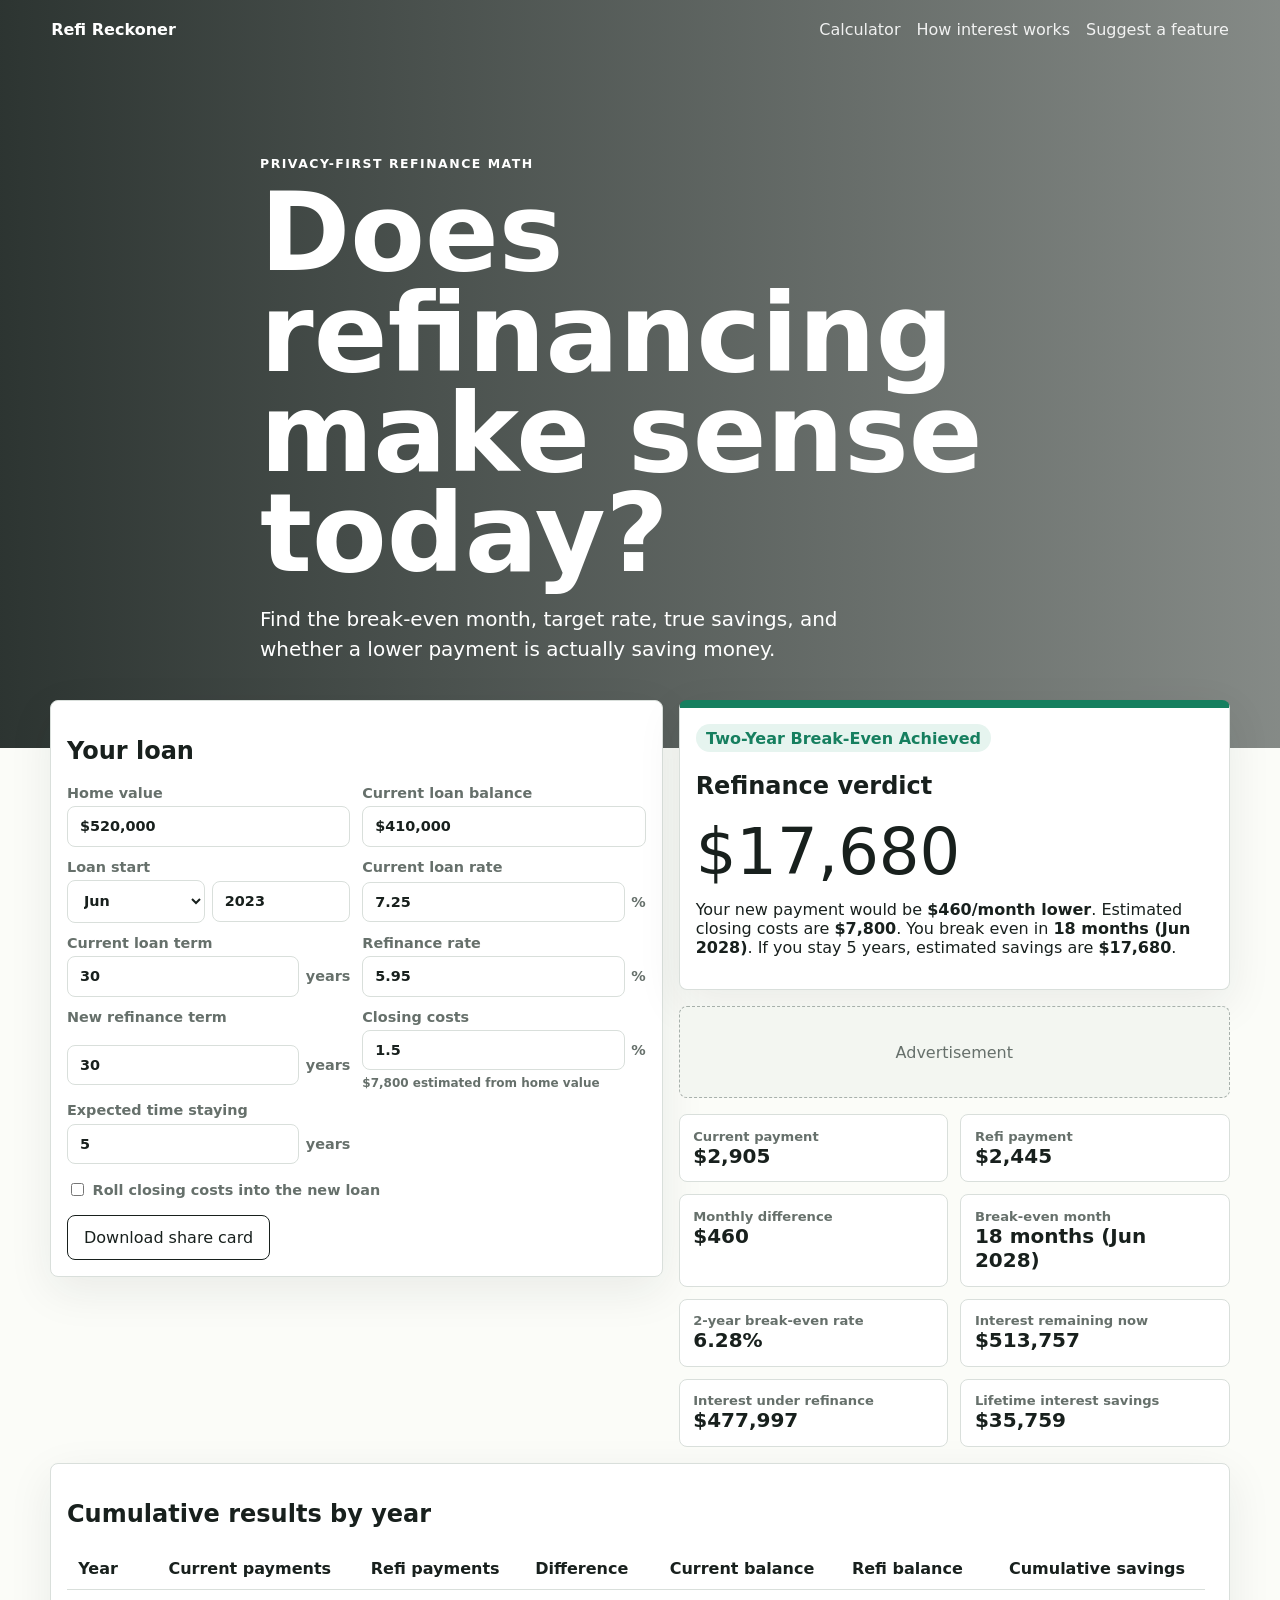
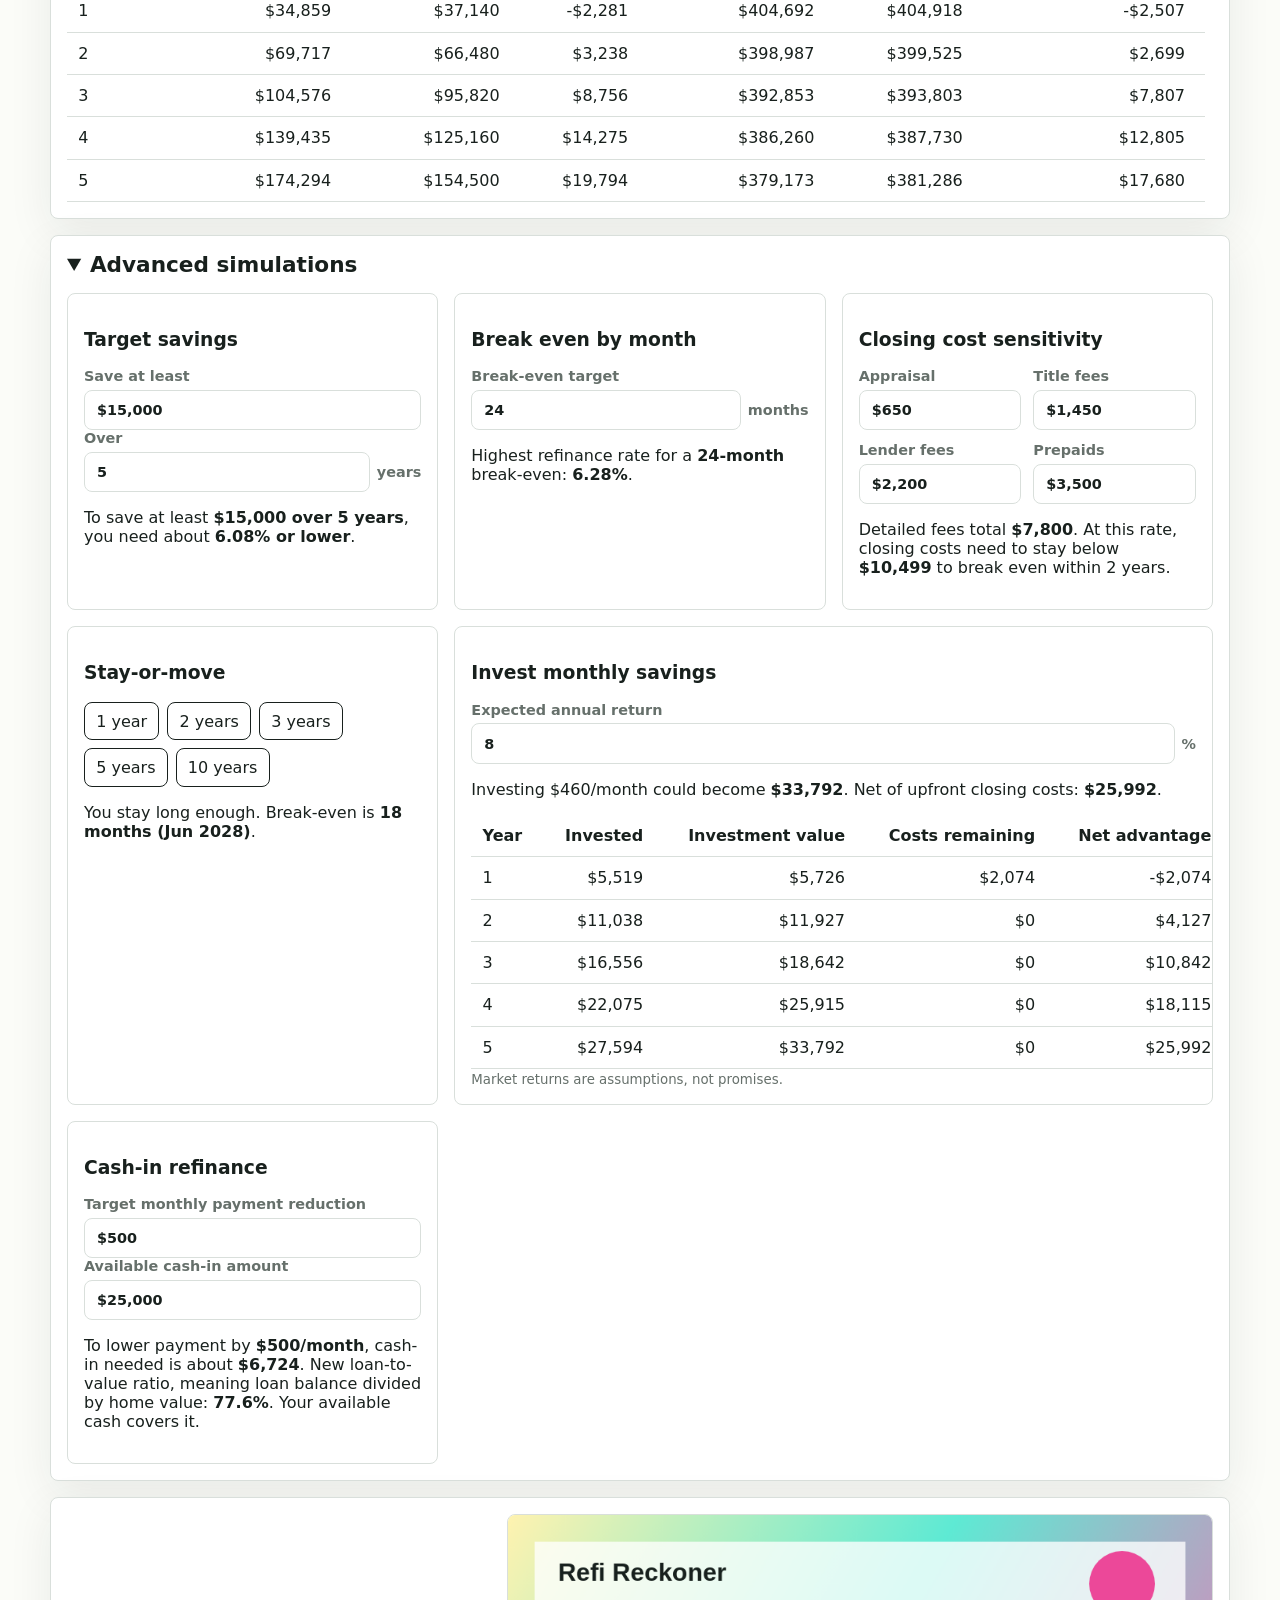
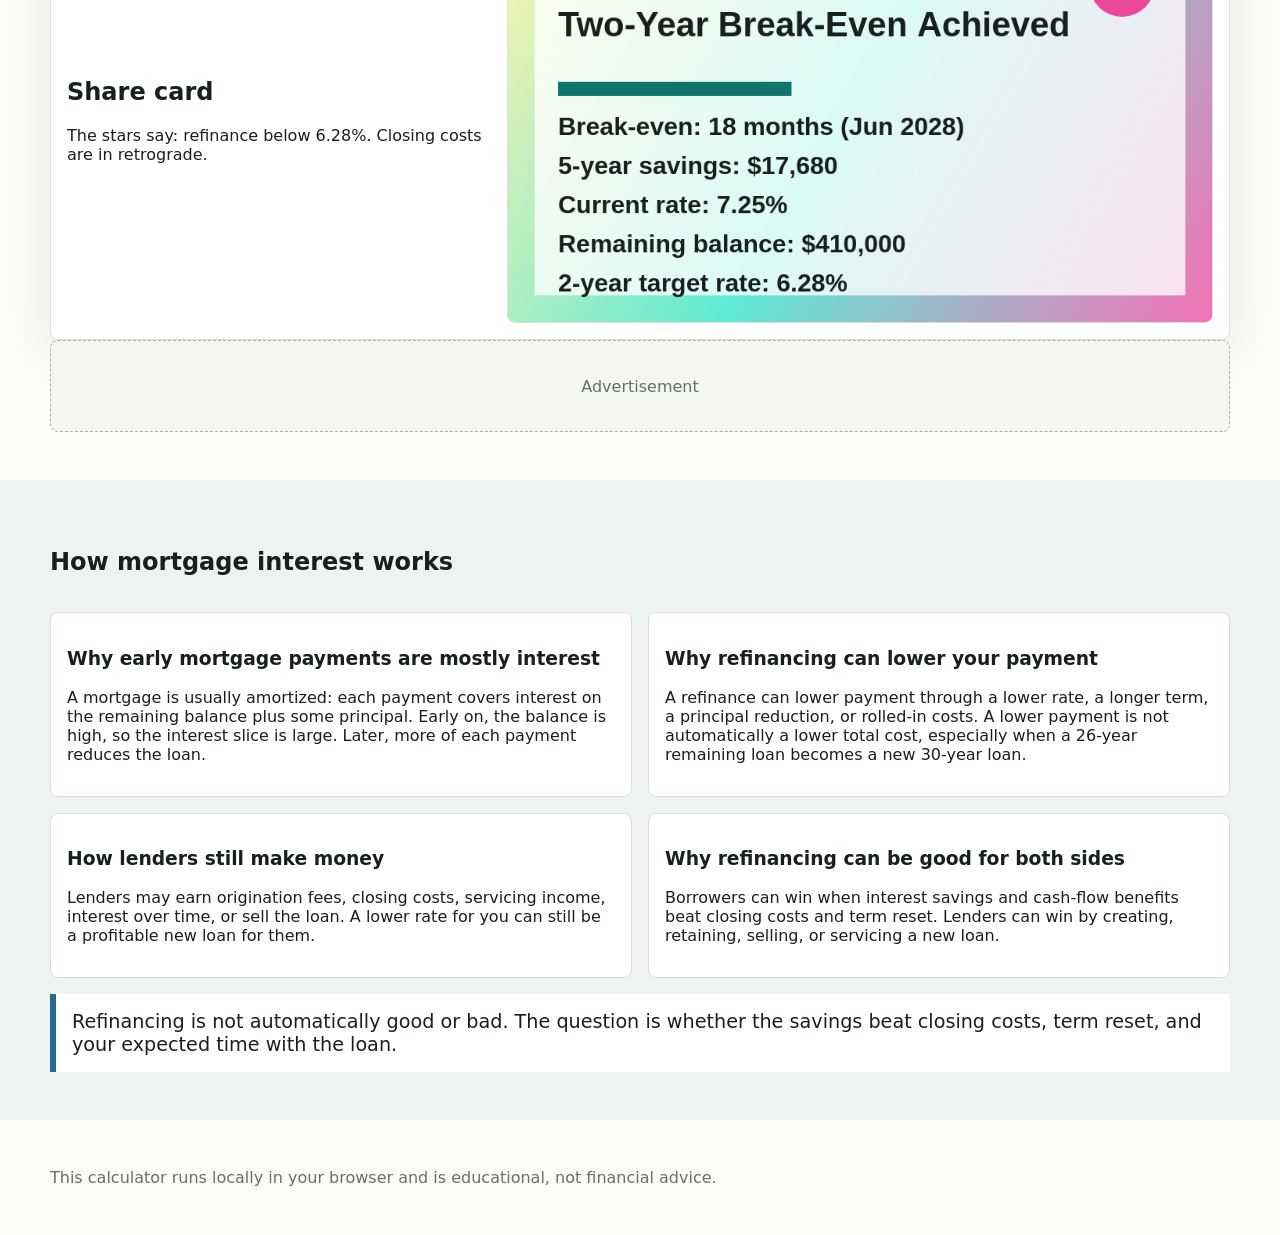
==== index.html @ 77a95b33 "Build static refinance calculator" ====
<!doctype html>
<html lang="en">
  <head>
    <meta charset="utf-8">
    <meta name="viewport" content="width=device-width, initial-scale=1">
    <title>Refinance Calculator</title>
    <meta name="description" content="A privacy-first refinance calculator for break-even months, target rates, true savings, and cash-in scenarios.">
    <link rel="stylesheet" href="styles.css">
  </head>
  <body>
    <header class="hero">
      <nav>
        <strong>Refi Reckoner</strong>
        <div>
          <a href="#calculator">Calculator</a>
          <a href="#education">How interest works</a>
          <a href="https://github.com/zeitgeber/refi-calculator/issues/new/choose" rel="noreferrer">Suggest a feature</a>
        </div>
      </nav>
      <section>
        <p class="eyebrow">Privacy-first refinance math</p>
        <h1>Does refinancing make sense today?</h1>
        <p>Find the break-even month, target rate, true savings, and whether a lower payment is actually saving money.</p>
      </section>
    </header>

    <main id="calculator" class="shell">
      <section class="calculator">
        <form id="inputs" class="panel">
          <h2>Your loan</h2>
          <div class="grid">
            <label>Home value <input name="homeValue" class="money-input" inputmode="numeric" value="$520,000"></label>
            <label>Current loan balance <input name="balance" class="money-input" inputmode="numeric" value="$410,000"></label>
            <label>Loan start
              <span class="start-picker">
                <select name="startMonth" aria-label="Loan start month">
                  <option value="0">Jan</option><option value="1">Feb</option><option value="2">Mar</option><option value="3">Apr</option><option value="4">May</option><option value="5" selected>Jun</option>
                  <option value="6">Jul</option><option value="7">Aug</option><option value="8">Sep</option><option value="9">Oct</option><option value="10">Nov</option><option value="11">Dec</option>
                </select>
                <input name="startYear" type="number" min="1970" max="2026" step="1" value="2023" aria-label="Loan start year">
              </span>
            </label>
            <label>Current loan rate <span><input name="currentRate" type="number" min="0" step="0.01" value="7.25">%</span></label>
            <label>Current loan term <span><input name="currentTerm" type="number" min="1" step="1" value="30"> years</span></label>
            <label>Refinance rate <span><input name="newRate" type="number" min="0" step="0.01" value="5.95">%</span></label>
            <label>New refinance term <span><input name="newTerm" type="number" min="1" step="1" value="30"> years</span></label>
            <label>Closing costs <span><input name="closingCostPct" type="number" min="0" step="0.05" value="1.5">%</span><small id="closingCostDollars">$7,800 estimated from home value</small></label>
            <label>Expected time staying <span><input name="stayYears" type="number" min="1" step="1" value="5"> years</span></label>
          </div>
          <label class="check"><input name="rolledCosts" type="checkbox"> Roll closing costs into the new loan</label>
          <div class="actions">
            <button type="button" id="downloadCard">Download share card</button>
          </div>
        </form>

        <section class="results">
          <article id="summary" class="verdict"></article>
          <div class="ad">Advertisement</div>
          <section class="metrics" id="metrics"></section>
        </section>
      </section>

      <section class="table-wrap">
        <h2>Cumulative results by year</h2>
        <table>
          <thead>
            <tr>
              <th>Year</th>
              <th>Current payments</th>
              <th>Refi payments</th>
              <th>Difference</th>
              <th>Current balance</th>
              <th>Refi balance</th>
              <th>Cumulative savings</th>
            </tr>
          </thead>
          <tbody id="yearRows"></tbody>
        </table>
      </section>

      <details class="panel" open>
        <summary>Advanced simulations</summary>
        <div class="advanced">
          <section>
            <h3>Target savings</h3>
            <label>Save at least <input id="targetSavings" class="money-input" inputmode="numeric" value="$15,000"></label>
            <label>Over <span><input id="targetYears" type="number" min="1" step="1" value="5"> years</span></label>
            <p id="targetResult"></p>
          </section>
          <section>
            <h3>Break even by month</h3>
            <label>Break-even target <span><input id="targetMonths" type="number" min="1" step="1" value="24"> months</span></label>
            <p id="breakEvenRateResult"></p>
          </section>
          <section>
            <h3>Closing cost sensitivity</h3>
            <div class="mini-grid">
              <label>Appraisal <input id="appraisal" class="money-input" inputmode="numeric" value="$650"></label>
              <label>Title fees <input id="titleFees" class="money-input" inputmode="numeric" value="$1,450"></label>
              <label>Lender fees <input id="lenderFees" class="money-input" inputmode="numeric" value="$2,200"></label>
              <label>Prepaids <input id="prepaids" class="money-input" inputmode="numeric" value="$3,500"></label>
            </div>
            <p id="costResult"></p>
          </section>
          <section>
            <h3>Stay-or-move</h3>
            <div class="chips" id="stayChips">
              <button data-years="1">1 year</button>
              <button data-years="2">2 years</button>
              <button data-years="3">3 years</button>
              <button data-years="5">5 years</button>
              <button data-years="10">10 years</button>
            </div>
            <p id="stayResult"></p>
          </section>
          <section class="wide">
            <h3>Invest monthly savings</h3>
            <label>Expected annual return <span><input id="returnRate" type="number" min="-20" step="0.1" value="8">%</span></label>
            <p id="investResult"></p>
            <table>
              <thead><tr><th>Year</th><th>Invested</th><th>Investment value</th><th>Costs remaining</th><th>Net advantage</th></tr></thead>
              <tbody id="investRows"></tbody>
            </table>
            <small>Market returns are assumptions, not promises.</small>
          </section>
          <section>
            <h3>Cash-in refinance</h3>
            <label>Target monthly payment reduction <input id="targetReduction" class="money-input" inputmode="numeric" value="$500"></label>
            <label>Available cash-in amount <input id="availableCash" class="money-input" inputmode="numeric" value="$25,000"></label>
            <p id="cashInResult"></p>
          </section>
        </div>
      </details>

      <section class="share panel">
        <div>
          <h2>Share card</h2>
          <p id="shareText"></p>
        </div>
        <canvas id="shareCanvas" width="900" height="520" aria-label="Shareable refinance result card"></canvas>
      </section>

      <div class="ad">Advertisement</div>
    </main>

    <section id="education" class="education">
      <div class="shell">
        <h2>How mortgage interest works</h2>
        <article>
          <h3>Why early mortgage payments are mostly interest</h3>
          <p>A mortgage is usually amortized: each payment covers interest on the remaining balance plus some principal. Early on, the balance is high, so the interest slice is large. Later, more of each payment reduces the loan.</p>
        </article>
        <article>
          <h3>Why refinancing can lower your payment</h3>
          <p>A refinance can lower payment through a lower rate, a longer term, a principal reduction, or rolled-in costs. A lower payment is not automatically a lower total cost, especially when a 26-year remaining loan becomes a new 30-year loan.</p>
        </article>
        <article>
          <h3>How lenders still make money</h3>
          <p>Lenders may earn origination fees, closing costs, servicing income, interest over time, or sell the loan. A lower rate for you can still be a profitable new loan for them.</p>
        </article>
        <article>
          <h3>Why refinancing can be good for both sides</h3>
          <p>Borrowers can win when interest savings and cash-flow benefits beat closing costs and term reset. Lenders can win by creating, retaining, selling, or servicing a new loan.</p>
        </article>
        <blockquote>Refinancing is not automatically good or bad. The question is whether the savings beat closing costs, term reset, and your expected time with the loan.</blockquote>
      </div>
    </section>

    <footer class="shell">
      <p>This calculator runs locally in your browser and is educational, not financial advice.</p>
    </footer>

    <script src="app.js"></script>
  </body>
</html>
---- styles.css ----
:root {
  color-scheme: light;
  --ink: #18201d;
  --muted: #66706b;
  --line: #d9dfdb;
  --paper: #fbfcf8;
  --panel: #ffffff;
  --green: #167f5f;
  --gold: #b98210;
  --red: #b73b33;
  --blue: #256a8a;
}

* { box-sizing: border-box; }
body {
  margin: 0;
  font-family: Inter, ui-sans-serif, system-ui, -apple-system, BlinkMacSystemFont, "Segoe UI", sans-serif;
  color: var(--ink);
  background: var(--paper);
}
a { color: inherit; }
button, input, select { font: inherit; }
button {
  border: 1px solid var(--ink);
  background: var(--ink);
  color: white;
  border-radius: 8px;
  padding: .75rem 1rem;
  cursor: pointer;
}
button:hover { filter: brightness(1.08); }

.hero {
  min-height: 72vh;
  padding: 1.25rem clamp(1rem, 4vw, 4rem) 4rem;
  color: white;
  background:
    linear-gradient(90deg, rgba(16, 25, 22, .88), rgba(16, 25, 22, .5)),
    url("https://images.unsplash.com/photo-1560518883-ce09059eeffa?auto=format&fit=crop&w=1800&q=80") center/cover;
}
nav {
  display: flex;
  align-items: center;
  justify-content: space-between;
  gap: 1rem;
  max-width: 1180px;
  margin: 0 auto;
}
nav div { display: flex; flex-wrap: wrap; gap: 1rem; }
nav a { text-decoration: none; opacity: .9; }
.hero section {
  max-width: 760px;
  margin: clamp(4rem, 13vh, 8rem) auto 0;
}
.eyebrow {
  text-transform: uppercase;
  letter-spacing: .12em;
  font-weight: 800;
  font-size: .78rem;
}
h1 {
  margin: 0;
  font-size: clamp(3rem, 9vw, 6.8rem);
  line-height: .92;
  letter-spacing: 0;
}
h2, h3 { letter-spacing: 0; }
.hero p:last-child {
  max-width: 620px;
  font-size: 1.25rem;
  line-height: 1.5;
}

.shell {
  width: min(1180px, calc(100% - 2rem));
  margin: 0 auto;
}
.calculator {
  display: grid;
  grid-template-columns: minmax(320px, 1fr) minmax(320px, .9fr);
  gap: 1rem;
  margin-top: -3rem;
  align-items: start;
}
.panel, .verdict, .table-wrap {
  background: var(--panel);
  border: 1px solid var(--line);
  border-radius: 8px;
  padding: 1rem;
  box-shadow: 0 14px 45px rgba(30, 42, 36, .08);
}
.grid, .mini-grid {
  display: grid;
  grid-template-columns: repeat(2, minmax(0, 1fr));
  gap: .75rem;
}
label {
  display: grid;
  gap: .35rem;
  color: var(--muted);
  font-weight: 650;
  font-size: .9rem;
}
label span {
  display: flex;
  align-items: center;
  gap: .4rem;
}
input, select {
  width: 100%;
  min-width: 0;
  border: 1px solid var(--line);
  border-radius: 8px;
  padding: .7rem .75rem;
  color: var(--ink);
  background: #fff;
}
small { color: var(--muted); }
.start-picker {
  display: grid;
  grid-template-columns: 1fr 1fr;
}
.check {
  display: flex;
  align-items: center;
  margin: 1rem 0;
}
.check input { width: auto; }
.actions { display: flex; flex-wrap: wrap; gap: .6rem; }
.actions button:last-child, .chips button {
  color: var(--ink);
  background: white;
}
.results {
  display: grid;
  gap: 1rem;
}
.verdict {
  border-top: 8px solid var(--green);
}
.verdict.warn { border-top-color: var(--gold); }
.verdict.bad { border-top-color: var(--red); }
.badge {
  display: inline-flex;
  align-items: center;
  border-radius: 999px;
  background: #e6f4ef;
  color: var(--green);
  padding: .3rem .65rem;
  font-weight: 800;
}
.verdict.bad .badge { background: #f9e8e6; color: var(--red); }
.verdict.warn .badge { background: #fbf0d8; color: var(--gold); }
.big {
  font-size: clamp(2rem, 6vw, 4rem);
  line-height: 1;
  margin: .75rem 0;
}
.metrics {
  display: grid;
  grid-template-columns: repeat(2, minmax(0, 1fr));
  gap: .75rem;
}
.metric {
  background: white;
  border: 1px solid var(--line);
  border-radius: 8px;
  padding: .85rem;
}
.metric span {
  display: block;
  color: var(--muted);
  font-size: .82rem;
  font-weight: 700;
}
.metric strong { font-size: 1.25rem; }
.ad {
  min-height: 92px;
  border: 1px dashed #a7b0ab;
  border-radius: 8px;
  display: grid;
  place-items: center;
  color: var(--muted);
  background: #f3f6f1;
}
.table-wrap, details.panel, .share { margin-top: 1rem; }
.table-wrap { overflow-x: auto; padding-right: 1.5rem; }
table {
  width: 100%;
  border-collapse: collapse;
  min-width: 760px;
}
th, td {
  padding: .7rem;
  border-bottom: 1px solid var(--line);
  text-align: right;
  white-space: nowrap;
}
th:last-child, td:last-child { padding-right: 1.25rem; }
th:first-child, td:first-child { text-align: left; }
summary {
  cursor: pointer;
  font-size: 1.35rem;
  font-weight: 800;
}
.advanced {
  display: grid;
  grid-template-columns: repeat(3, minmax(0, 1fr));
  gap: 1rem;
  margin-top: 1rem;
}
.advanced section {
  border: 1px solid var(--line);
  border-radius: 8px;
  padding: 1rem;
  overflow-x: auto;
}
.wide { grid-column: span 2; }
.chips {
  display: flex;
  flex-wrap: wrap;
  gap: .5rem;
}
.chips button { padding: .55rem .7rem; }
.share {
  display: grid;
  grid-template-columns: .75fr 1.25fr;
  gap: 1rem;
  align-items: center;
}
canvas {
  width: 100%;
  height: auto;
  border-radius: 8px;
  border: 1px solid var(--line);
}
.education {
  margin-top: 3rem;
  padding: 3rem 0;
  background: #eef3ef;
}
.education .shell {
  display: grid;
  grid-template-columns: repeat(2, minmax(0, 1fr));
  gap: 1rem;
}
.education h2, .education blockquote { grid-column: 1 / -1; }
.education article {
  background: white;
  border: 1px solid var(--line);
  border-radius: 8px;
  padding: 1rem;
}
blockquote {
  margin: 0;
  padding: 1rem;
  border-left: 6px solid var(--blue);
  background: white;
  font-size: 1.2rem;
}
footer {
  padding: 2rem 0;
  color: var(--muted);
}

@media (max-width: 860px) {
  .calculator, .share, .education .shell { grid-template-columns: 1fr; }
  .advanced { grid-template-columns: 1fr; }
  .wide { grid-column: auto; }
  .metrics, .grid, .mini-grid { grid-template-columns: 1fr; }
  nav { align-items: flex-start; flex-direction: column; }
}
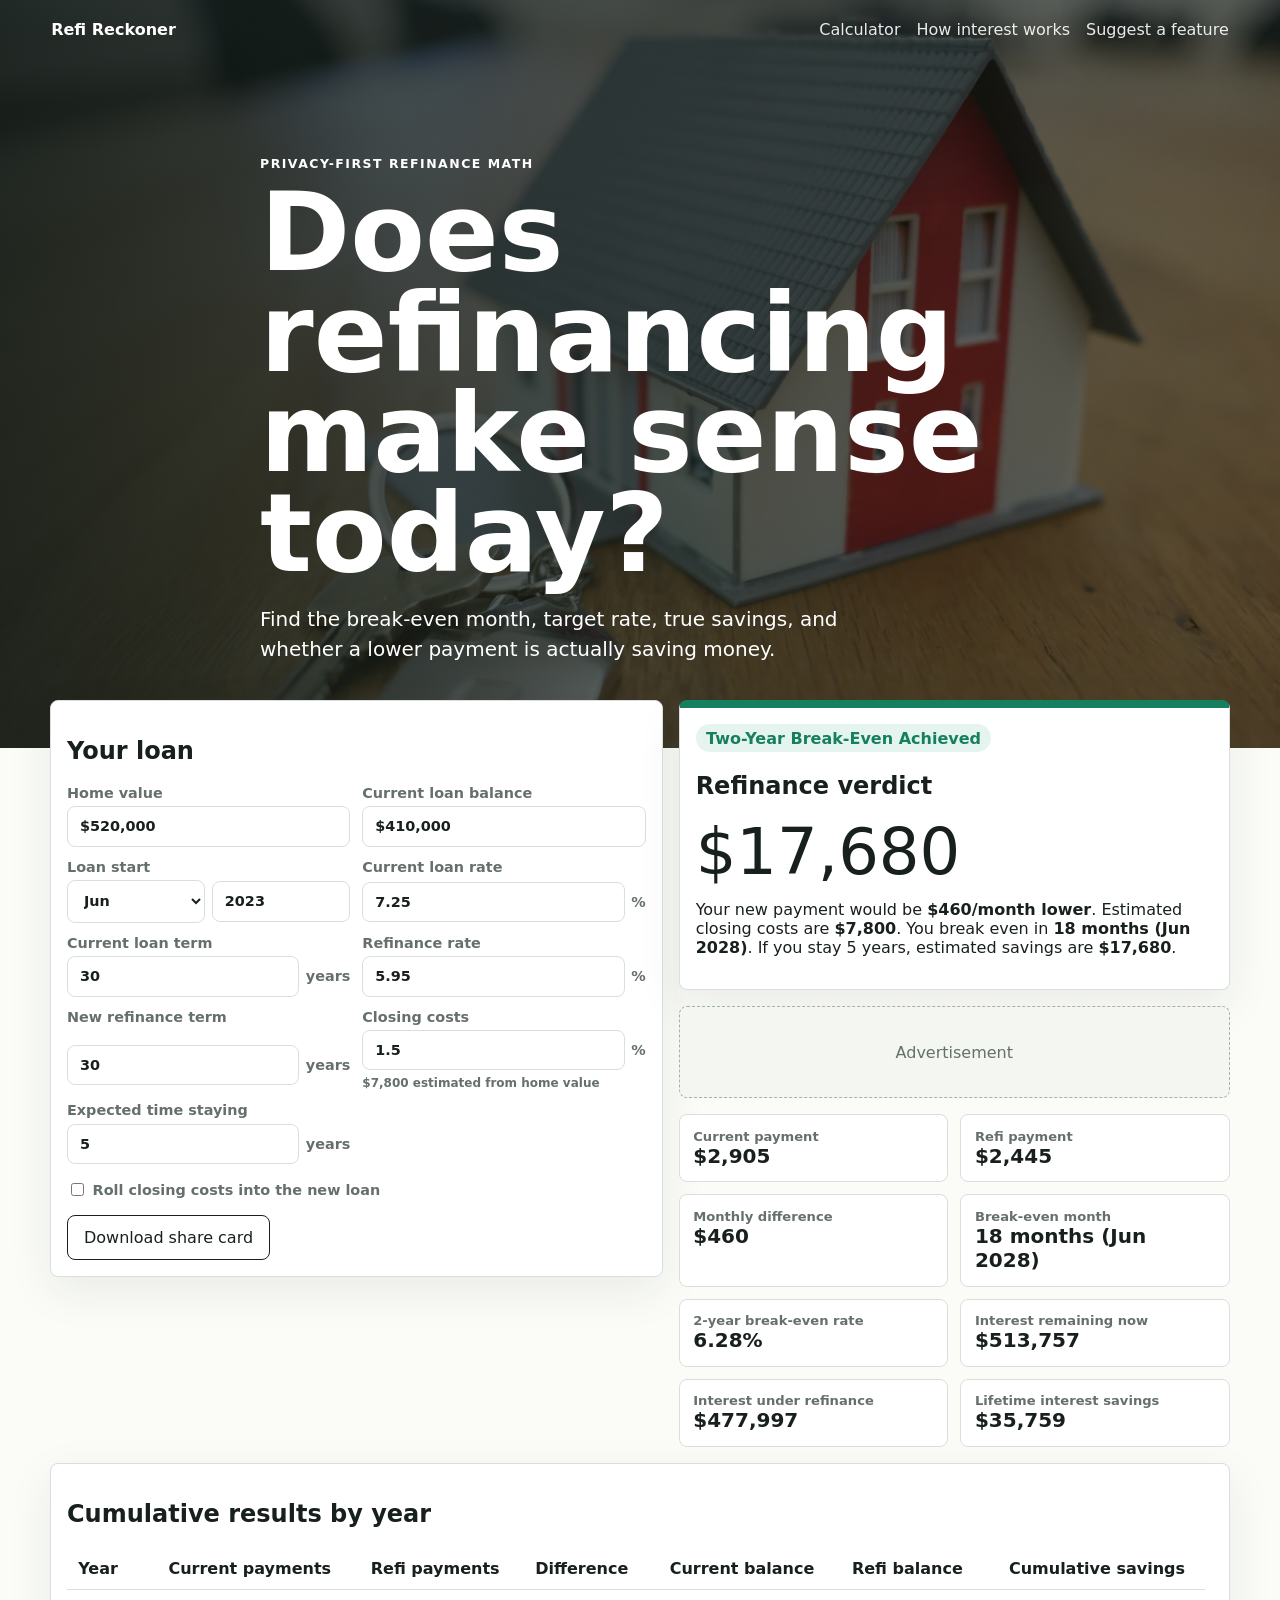
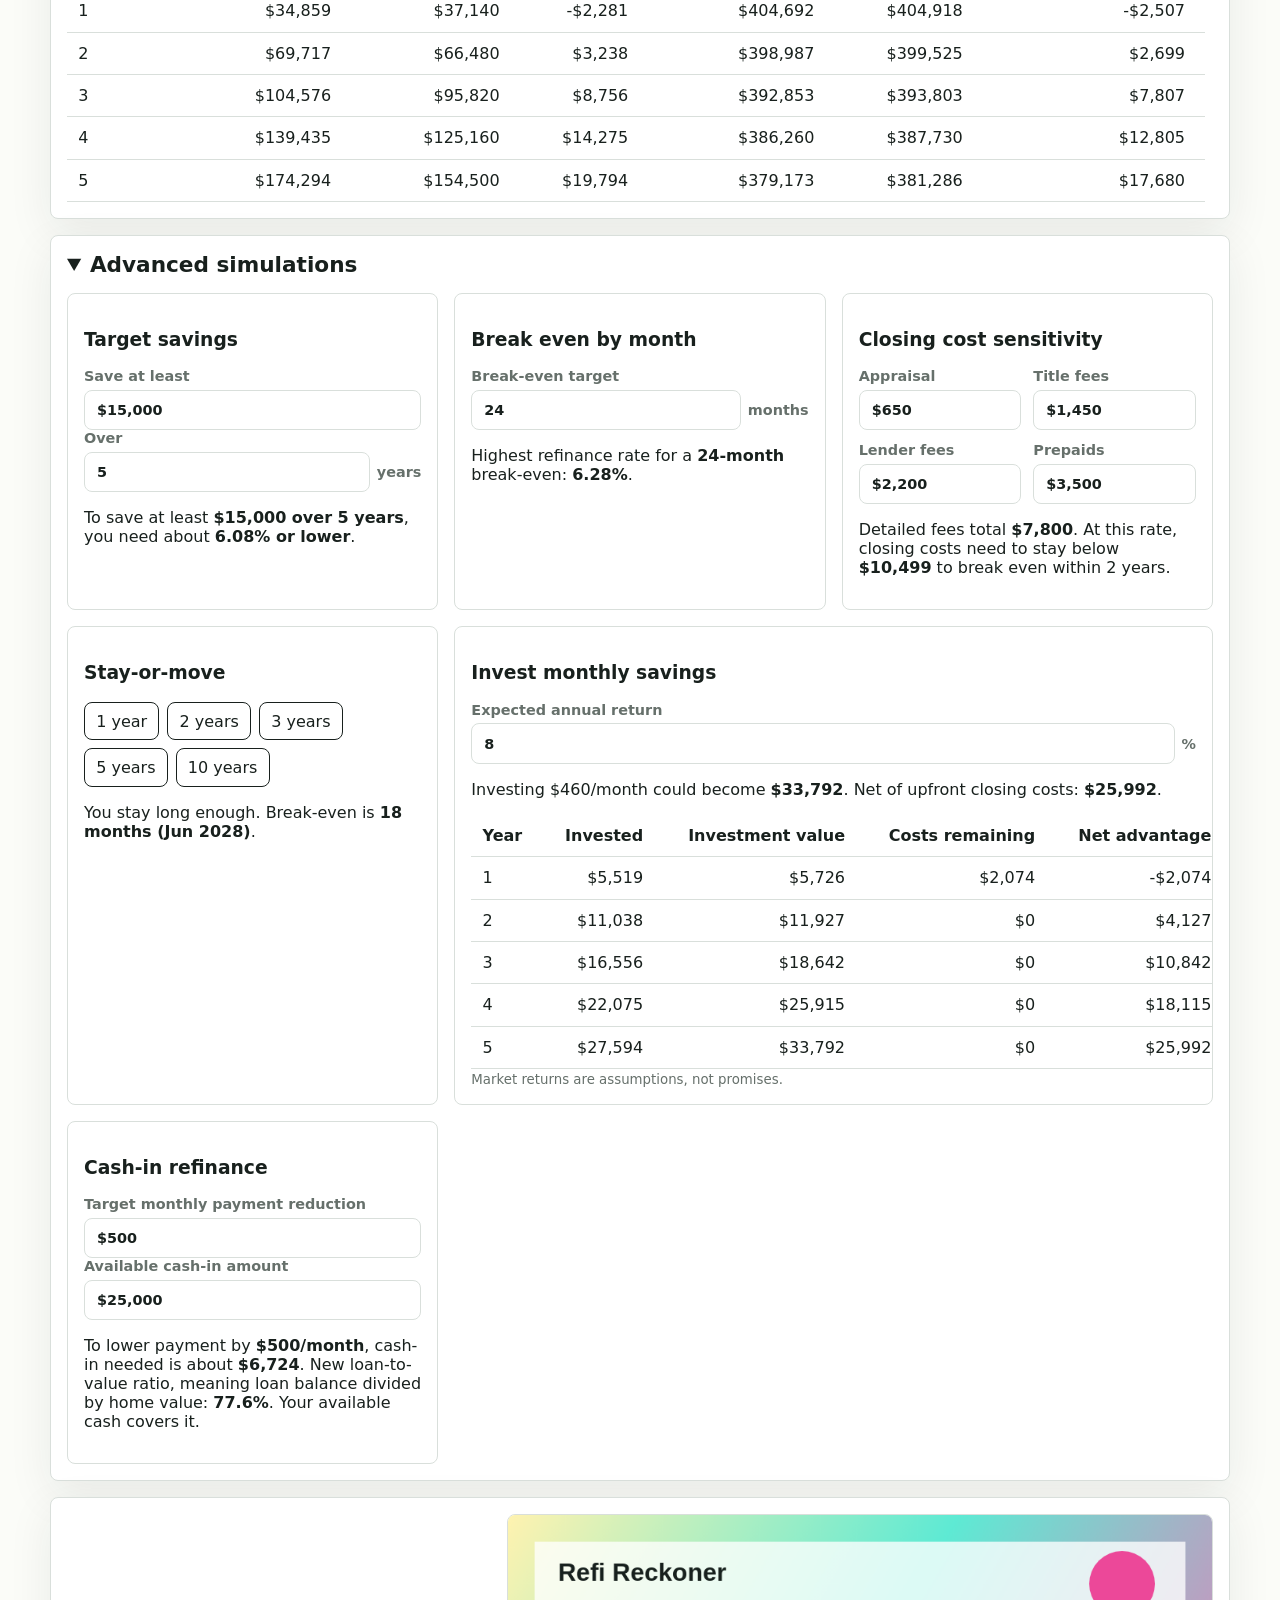
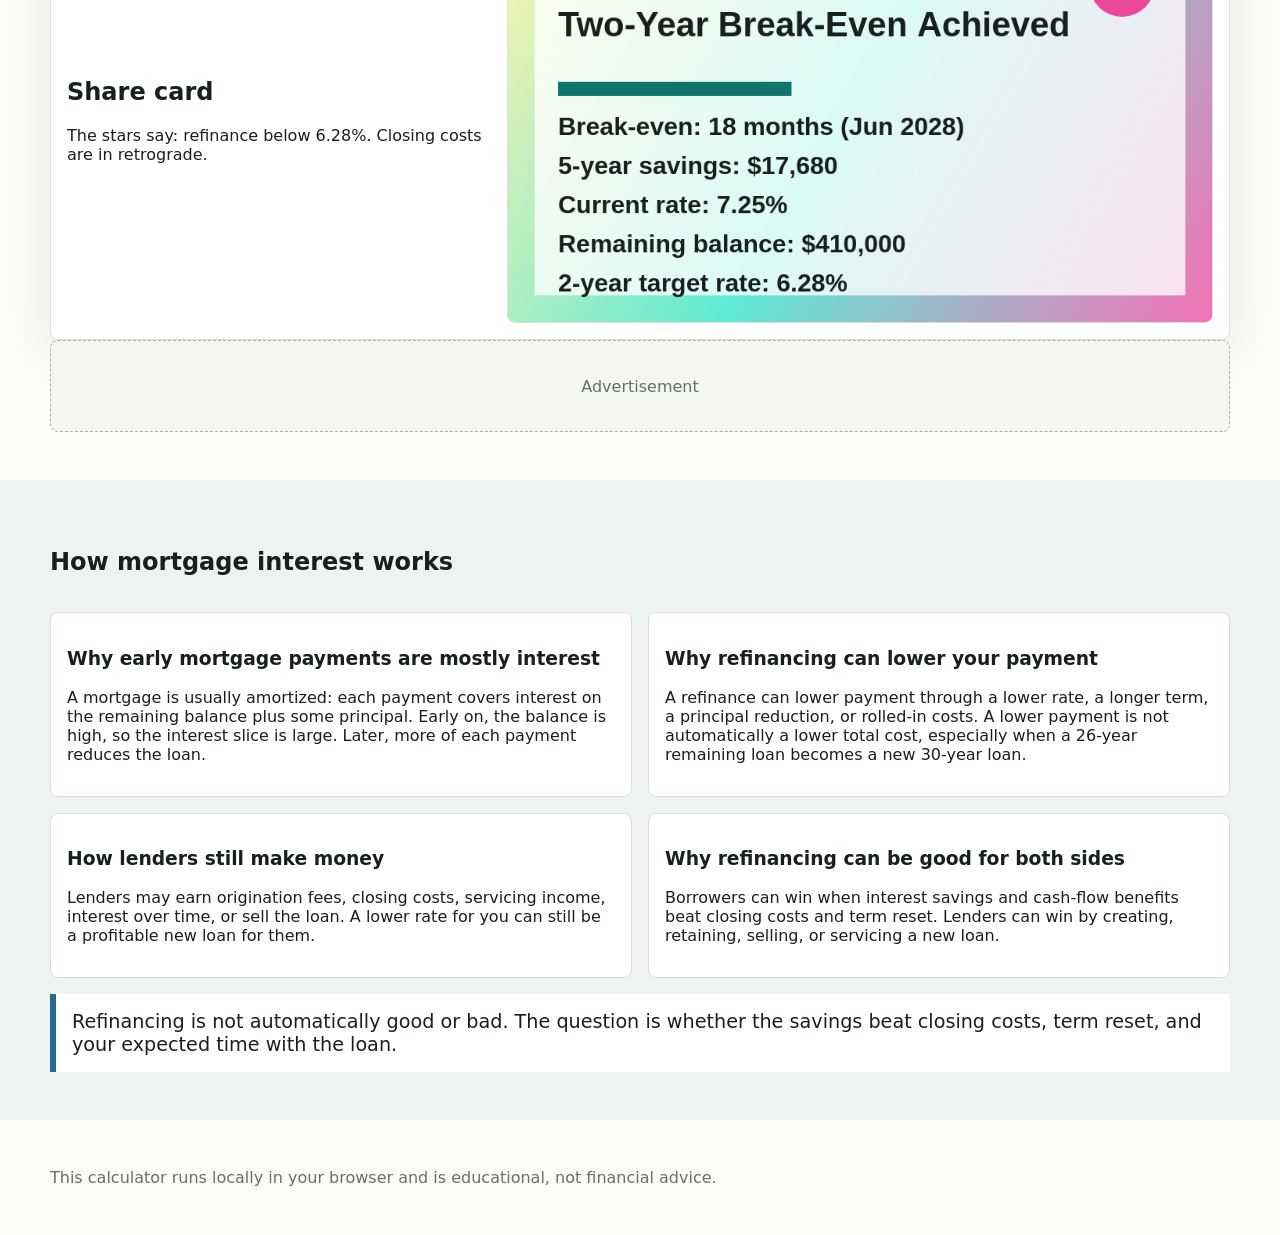
==== commit 00250527: "Add AdSense verification" ====
--- a/index.html
+++ b/index.html
@@ -5,7 +5,9 @@
     <meta name="viewport" content="width=device-width, initial-scale=1">
     <title>Refinance Calculator</title>
     <meta name="description" content="A privacy-first refinance calculator for break-even months, target rates, true savings, and cash-in scenarios.">
+    <meta name="google-adsense-account" content="ca-pub-4644873620547536">
     <link rel="stylesheet" href="styles.css">
+    <script async src="https://pagead2.googlesyndication.com/pagead/js/adsbygoogle.js?client=ca-pub-4644873620547536" crossorigin="anonymous"></script>
   </head>
   <body>
     <header class="hero">
--- a/styles.css
+++ b/styles.css
@@ -36,7 +36,7 @@
   color: white;
   background:
     linear-gradient(90deg, rgba(16, 25, 22, .88), rgba(16, 25, 22, .5)),
-    url("https://images.unsplash.com/photo-1560518883-ce09059eeffa?auto=format&fit=crop&w=1800&q=80") center/cover;
+    url("assets/hero.webp") center/cover;
 }
 nav {
   display: flex;
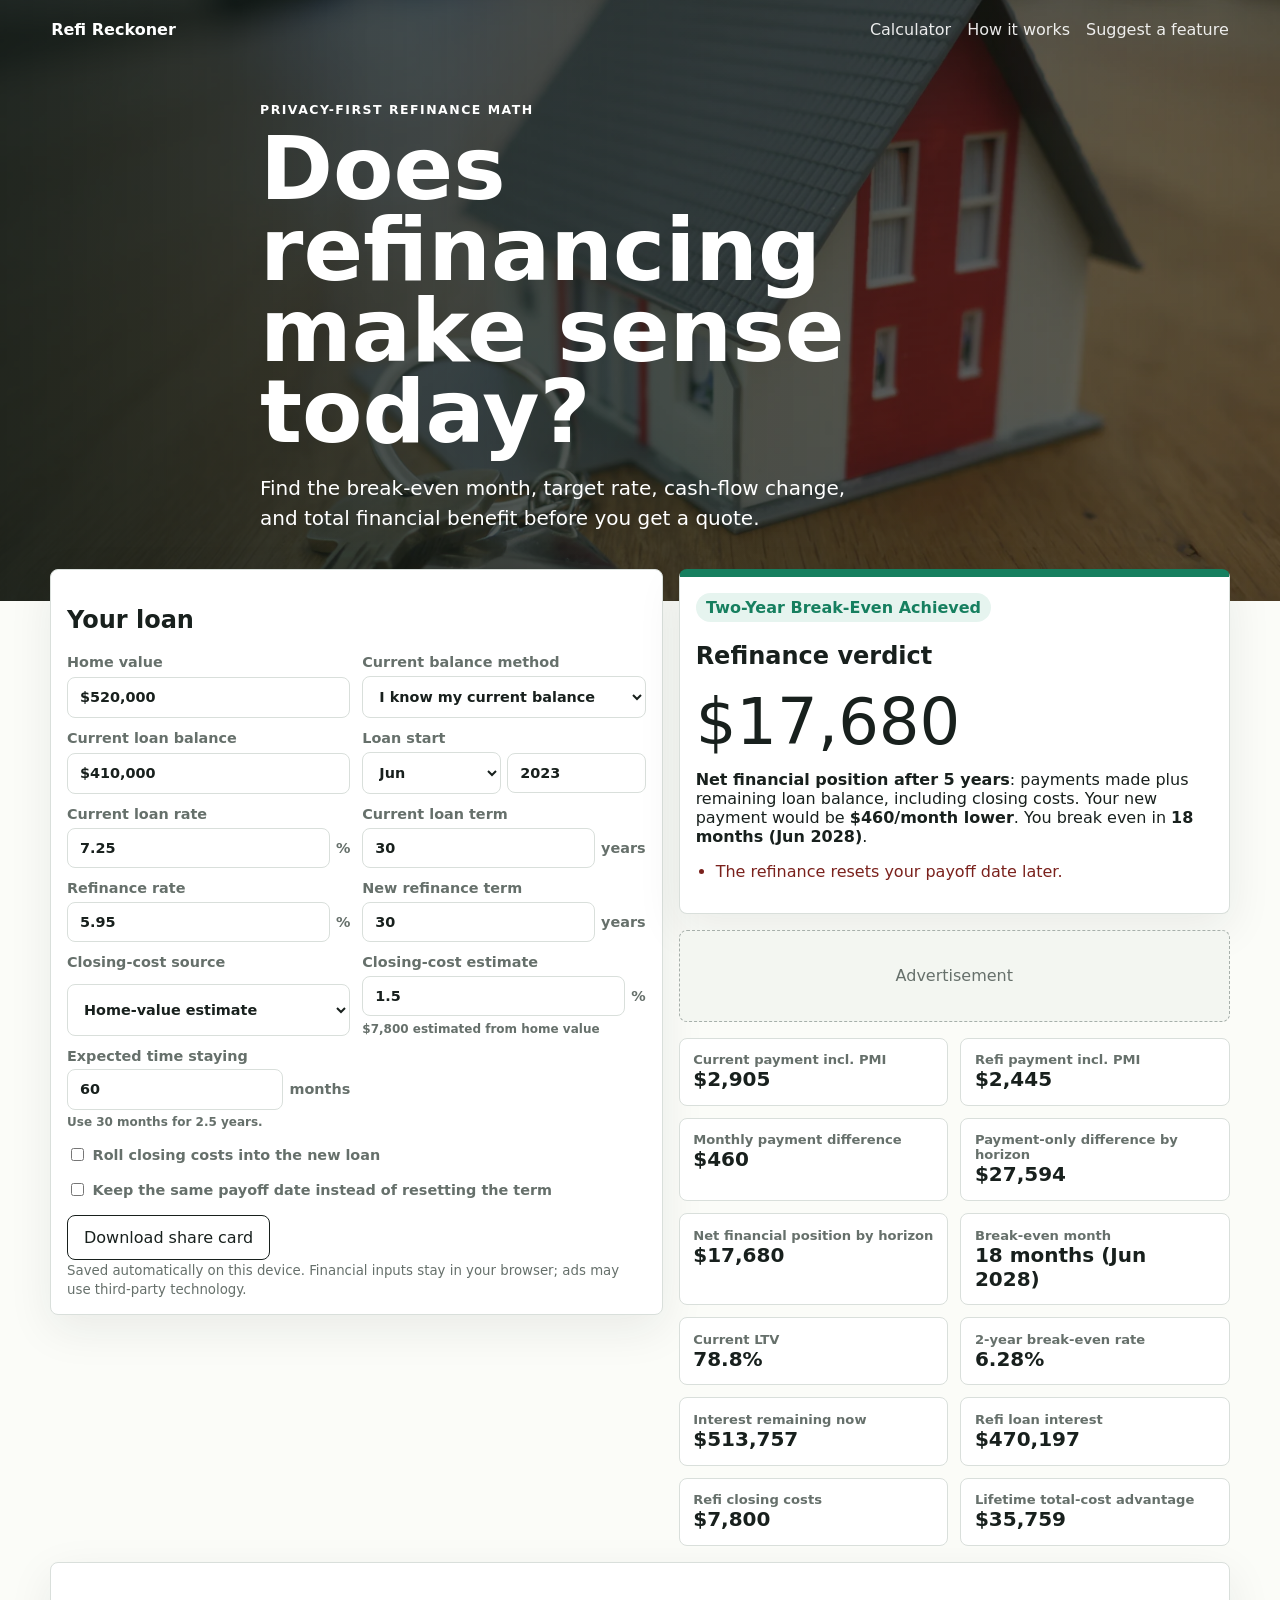
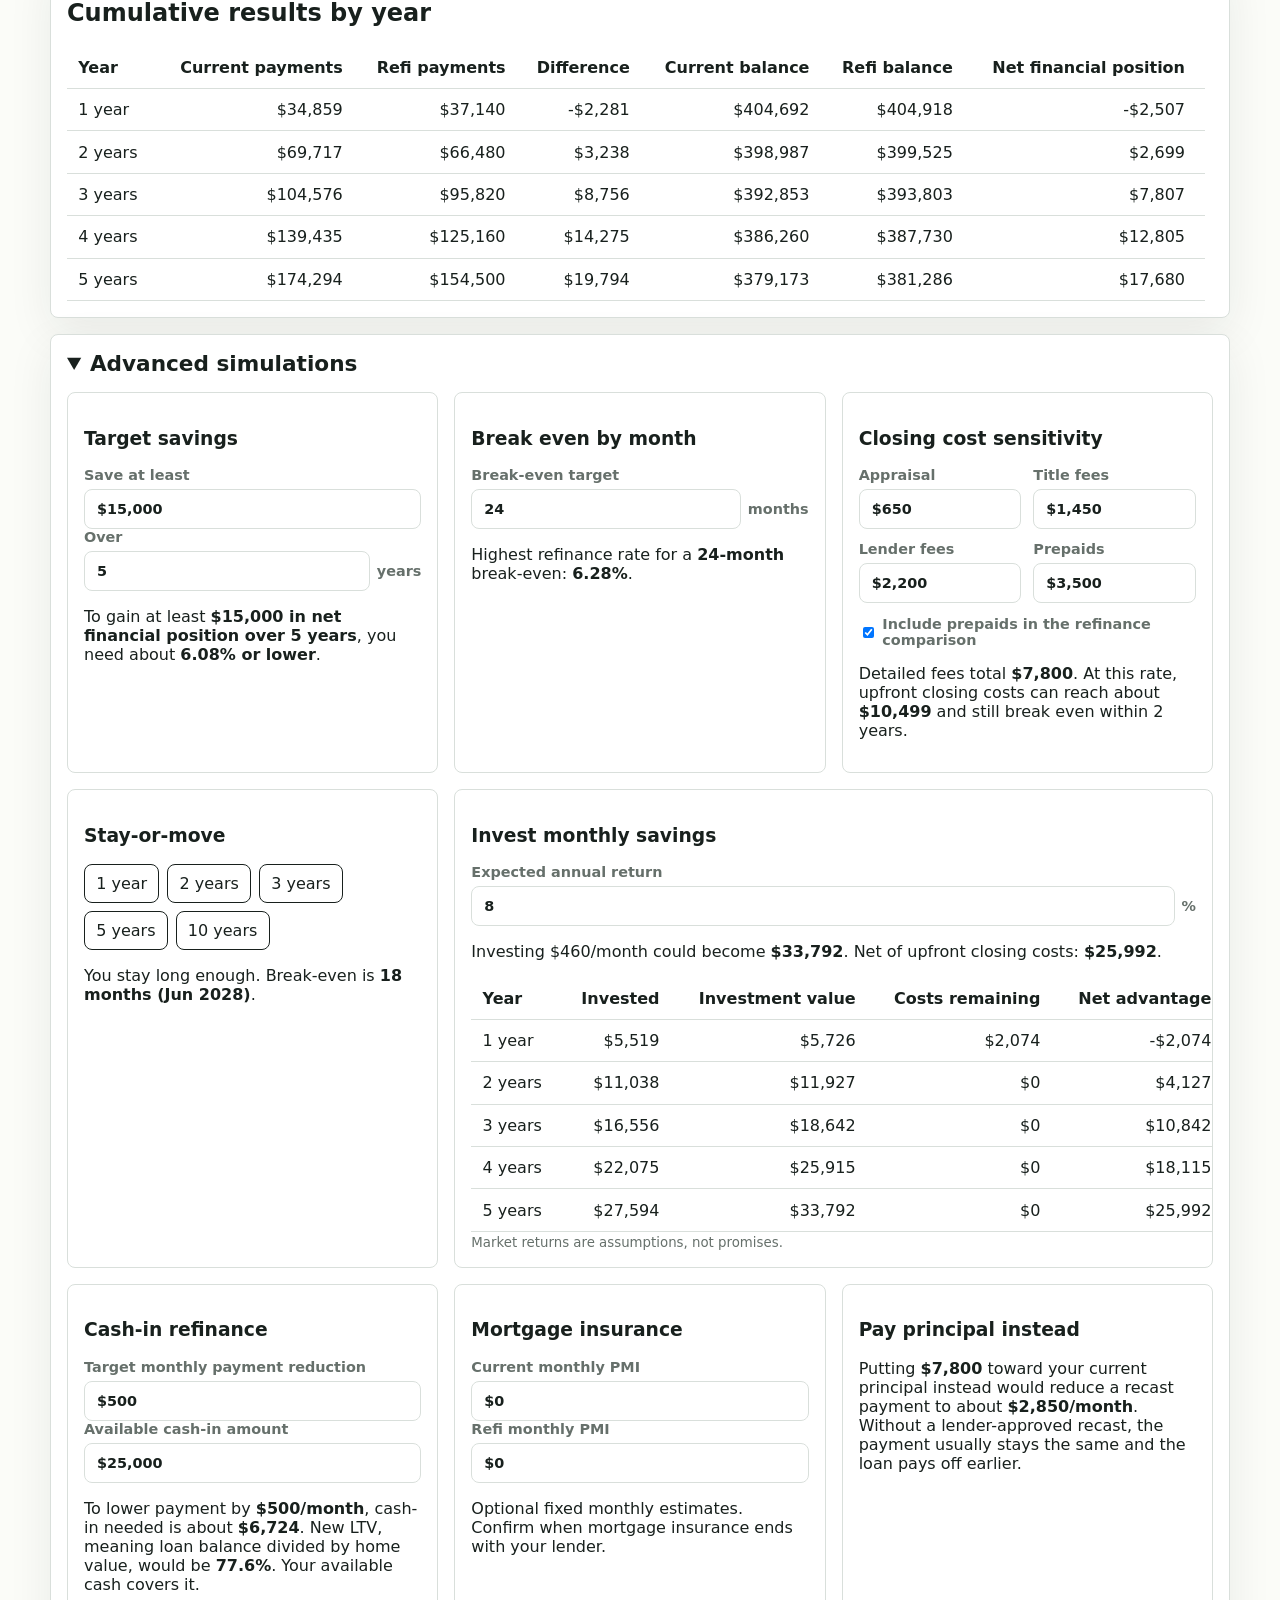
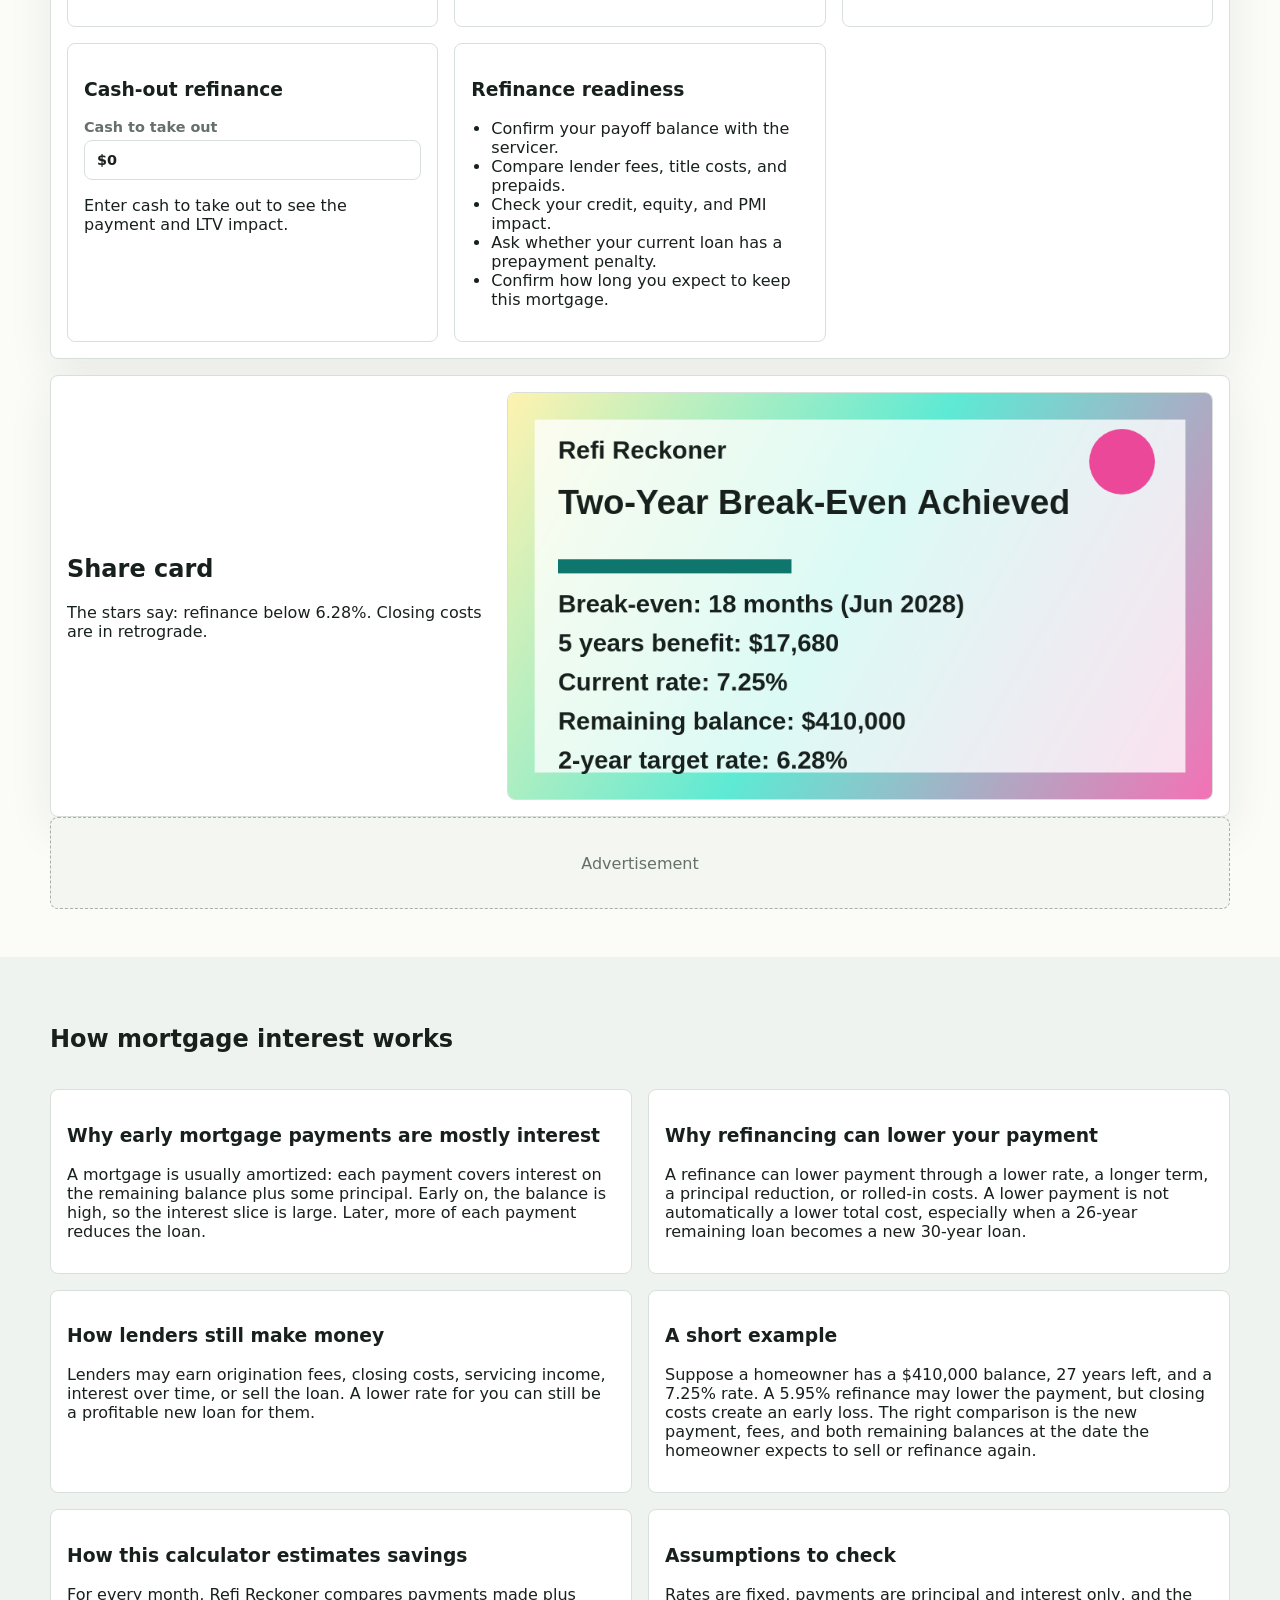
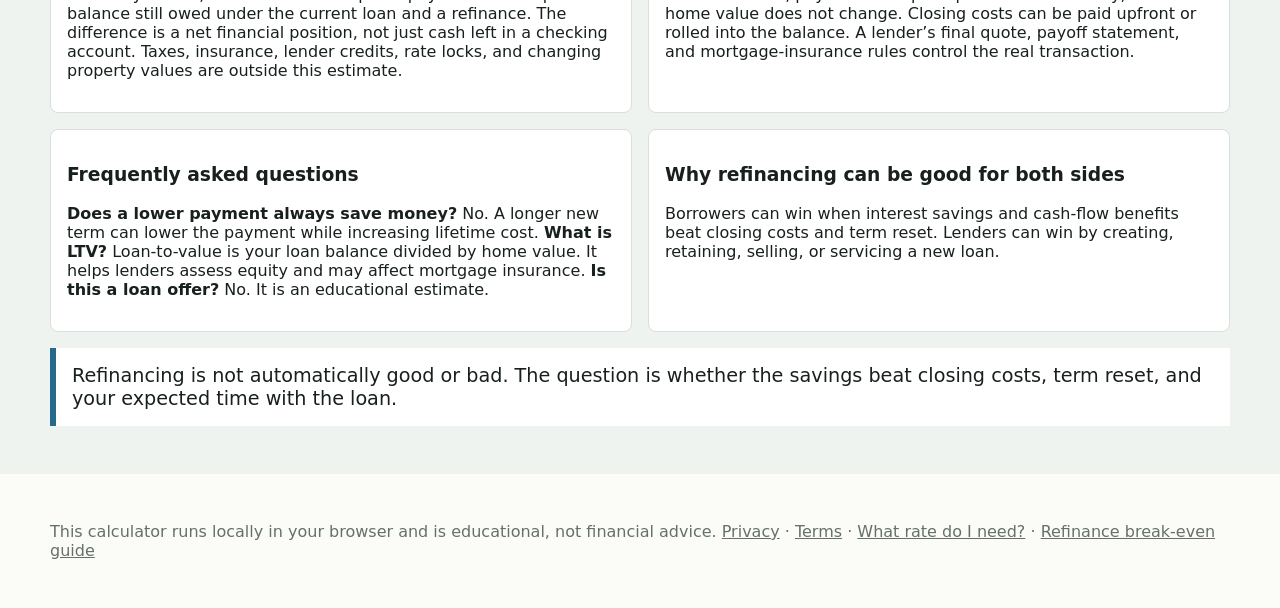
==== commit 7327113f: "Expand refinance calculator guidance" ====
--- a/index.html
+++ b/index.html
@@ -3,8 +3,14 @@
   <head>
     <meta charset="utf-8">
     <meta name="viewport" content="width=device-width, initial-scale=1">
-    <title>Refinance Calculator</title>
-    <meta name="description" content="A privacy-first refinance calculator for break-even months, target rates, true savings, and cash-in scenarios.">
+    <title>Refinance Break-Even Calculator | Refi Reckoner</title>
+    <meta name="description" content="Calculate refinance break-even, target mortgage rate, cash-flow savings, and total financial benefit before you get a quote.">
+    <link rel="canonical" href="https://refireckoner.com/">
+    <meta property="og:type" content="website">
+    <meta property="og:title" content="Refinance Break-Even Calculator | Refi Reckoner">
+    <meta property="og:description" content="Find the rate, closing cost, and timeline where refinancing starts making financial sense.">
+    <meta property="og:url" content="https://refireckoner.com/">
+    <meta property="og:image" content="https://refireckoner.com/assets/hero.webp">
     <meta name="google-adsense-account" content="ca-pub-4644873620547536">
     <link rel="stylesheet" href="styles.css">
     <script async src="https://pagead2.googlesyndication.com/pagead/js/adsbygoogle.js?client=ca-pub-4644873620547536" crossorigin="anonymous"></script>
@@ -15,14 +21,14 @@
         <strong>Refi Reckoner</strong>
         <div>
           <a href="#calculator">Calculator</a>
-          <a href="#education">How interest works</a>
+          <a href="#education">How it works</a>
           <a href="https://github.com/zeitgeber/refi-calculator/issues/new/choose" rel="noreferrer">Suggest a feature</a>
         </div>
       </nav>
       <section>
         <p class="eyebrow">Privacy-first refinance math</p>
         <h1>Does refinancing make sense today?</h1>
-        <p>Find the break-even month, target rate, true savings, and whether a lower payment is actually saving money.</p>
+        <p>Find the break-even month, target rate, cash-flow change, and total financial benefit before you get a quote.</p>
       </section>
     </header>
 
@@ -30,29 +36,46 @@
       <section class="calculator">
         <form id="inputs" class="panel">
           <h2>Your loan</h2>
+          <p id="inputError" class="input-error" role="alert" hidden></p>
           <div class="grid">
             <label>Home value <input name="homeValue" class="money-input" inputmode="numeric" value="$520,000"></label>
-            <label>Current loan balance <input name="balance" class="money-input" inputmode="numeric" value="$410,000"></label>
+            <label>Current balance method
+              <select name="balanceMode">
+                <option value="known">I know my current balance</option>
+                <option value="estimate">Estimate from original loan amount</option>
+              </select>
+            </label>
+            <label id="knownBalance">Current loan balance <input name="balance" class="money-input" inputmode="numeric" value="$410,000"></label>
+            <label id="estimatedBalance" hidden>Original loan amount <input name="originalPrincipal" class="money-input" inputmode="numeric" value="$425,000"></label>
             <label>Loan start
               <span class="start-picker">
                 <select name="startMonth" aria-label="Loan start month">
                   <option value="0">Jan</option><option value="1">Feb</option><option value="2">Mar</option><option value="3">Apr</option><option value="4">May</option><option value="5" selected>Jun</option>
                   <option value="6">Jul</option><option value="7">Aug</option><option value="8">Sep</option><option value="9">Oct</option><option value="10">Nov</option><option value="11">Dec</option>
                 </select>
-                <input name="startYear" type="number" min="1970" max="2026" step="1" value="2023" aria-label="Loan start year">
+                <input name="startYear" type="number" min="1970" step="1" value="2023" aria-label="Loan start year">
               </span>
             </label>
             <label>Current loan rate <span><input name="currentRate" type="number" min="0" step="0.01" value="7.25">%</span></label>
-            <label>Current loan term <span><input name="currentTerm" type="number" min="1" step="1" value="30"> years</span></label>
+            <label>Current loan term <span><input name="currentTerm" list="loanTerms" type="number" min="1" step="1" value="30"> years</span></label>
             <label>Refinance rate <span><input name="newRate" type="number" min="0" step="0.01" value="5.95">%</span></label>
-            <label>New refinance term <span><input name="newTerm" type="number" min="1" step="1" value="30"> years</span></label>
-            <label>Closing costs <span><input name="closingCostPct" type="number" min="0" step="0.05" value="1.5">%</span><small id="closingCostDollars">$7,800 estimated from home value</small></label>
-            <label>Expected time staying <span><input name="stayYears" type="number" min="1" step="1" value="5"> years</span></label>
+            <label>New refinance term <span><input name="newTerm" list="loanTerms" type="number" min="1" step="1" value="30"> years</span></label>
+            <label>Closing-cost source
+              <select name="closingCostMode">
+                <option value="percent">Home-value estimate</option>
+                <option value="detailed">Detailed fees below</option>
+              </select>
+            </label>
+            <label>Closing-cost estimate <span><input name="closingCostPct" type="number" min="0" step="0.05" value="1.5">%</span><small id="closingCostDollars">$7,800 estimated from home value</small></label>
+            <label>Expected time staying <span><input name="stayMonths" type="number" min="1" step="1" value="60"> months</span><small>Use 30 months for 2.5 years.</small></label>
           </div>
           <label class="check"><input name="rolledCosts" type="checkbox"> Roll closing costs into the new loan</label>
+          <label class="check"><input name="samePayoff" type="checkbox"> Keep the same payoff date instead of resetting the term</label>
+          <datalist id="loanTerms"><option value="15"><option value="20"><option value="30"></datalist>
           <div class="actions">
             <button type="button" id="downloadCard">Download share card</button>
           </div>
+          <small>Saved automatically on this device. Financial inputs stay in your browser; ads may use third-party technology.</small>
         </form>
 
         <section class="results">
@@ -73,7 +96,7 @@
               <th>Difference</th>
               <th>Current balance</th>
               <th>Refi balance</th>
-              <th>Cumulative savings</th>
+              <th>Net financial position</th>
             </tr>
           </thead>
           <tbody id="yearRows"></tbody>
@@ -102,6 +125,7 @@
               <label>Lender fees <input id="lenderFees" class="money-input" inputmode="numeric" value="$2,200"></label>
               <label>Prepaids <input id="prepaids" class="money-input" inputmode="numeric" value="$3,500"></label>
             </div>
+            <label class="check"><input id="includePrepaids" type="checkbox" checked> Include prepaids in the refinance comparison</label>
             <p id="costResult"></p>
           </section>
           <section>
@@ -131,6 +155,31 @@
             <label>Available cash-in amount <input id="availableCash" class="money-input" inputmode="numeric" value="$25,000"></label>
             <p id="cashInResult"></p>
           </section>
+          <section>
+            <h3>Mortgage insurance</h3>
+            <label>Current monthly PMI <input id="currentPmi" class="money-input" inputmode="numeric" value="$0"></label>
+            <label>Refi monthly PMI <input id="refiPmi" class="money-input" inputmode="numeric" value="$0"></label>
+            <p>Optional fixed monthly estimates. Confirm when mortgage insurance ends with your lender.</p>
+          </section>
+          <section>
+            <h3>Pay principal instead</h3>
+            <p id="principalAlternative"></p>
+          </section>
+          <section>
+            <h3>Cash-out refinance</h3>
+            <label>Cash to take out <input id="cashOut" class="money-input" inputmode="numeric" value="$0"></label>
+            <p id="cashOutResult"></p>
+          </section>
+          <section>
+            <h3>Refinance readiness</h3>
+            <ul class="checklist">
+              <li>Confirm your payoff balance with the servicer.</li>
+              <li>Compare lender fees, title costs, and prepaids.</li>
+              <li>Check your credit, equity, and PMI impact.</li>
+              <li>Ask whether your current loan has a prepayment penalty.</li>
+              <li>Confirm how long you expect to keep this mortgage.</li>
+            </ul>
+          </section>
         </div>
       </details>
 
@@ -161,6 +210,22 @@
           <p>Lenders may earn origination fees, closing costs, servicing income, interest over time, or sell the loan. A lower rate for you can still be a profitable new loan for them.</p>
         </article>
         <article>
+          <h3>A short example</h3>
+          <p>Suppose a homeowner has a $410,000 balance, 27 years left, and a 7.25% rate. A 5.95% refinance may lower the payment, but closing costs create an early loss. The right comparison is the new payment, fees, and both remaining balances at the date the homeowner expects to sell or refinance again.</p>
+        </article>
+        <article>
+          <h3>How this calculator estimates savings</h3>
+          <p>For every month, Refi Reckoner compares payments made plus balance still owed under the current loan and a refinance. The difference is a net financial position, not just cash left in a checking account. Taxes, insurance, lender credits, rate locks, and changing property values are outside this estimate.</p>
+        </article>
+        <article>
+          <h3>Assumptions to check</h3>
+          <p>Rates are fixed, payments are principal and interest only, and the home value does not change. Closing costs can be paid upfront or rolled into the balance. A lender’s final quote, payoff statement, and mortgage-insurance rules control the real transaction.</p>
+        </article>
+        <article>
+          <h3>Frequently asked questions</h3>
+          <p><strong>Does a lower payment always save money?</strong> No. A longer new term can lower the payment while increasing lifetime cost. <strong>What is LTV?</strong> Loan-to-value is your loan balance divided by home value. It helps lenders assess equity and may affect mortgage insurance. <strong>Is this a loan offer?</strong> No. It is an educational estimate.</p>
+        </article>
+        <article>
           <h3>Why refinancing can be good for both sides</h3>
           <p>Borrowers can win when interest savings and cash-flow benefits beat closing costs and term reset. Lenders can win by creating, retaining, selling, or servicing a new loan.</p>
         </article>
@@ -169,7 +234,7 @@
     </section>
 
     <footer class="shell">
-      <p>This calculator runs locally in your browser and is educational, not financial advice.</p>
+      <p>This calculator runs locally in your browser and is educational, not financial advice. <a href="privacy.html">Privacy</a> · <a href="terms.html">Terms</a> · <a href="rate-needed.html">What rate do I need?</a> · <a href="break-even.html">Refinance break-even guide</a></p>
     </footer>
 
     <script src="app.js"></script>
--- a/styles.css
+++ b/styles.css
@@ -12,6 +12,7 @@
 }
 
 * { box-sizing: border-box; }
+[hidden] { display: none !important; }
 body {
   margin: 0;
   font-family: Inter, ui-sans-serif, system-ui, -apple-system, BlinkMacSystemFont, "Segoe UI", sans-serif;
@@ -31,8 +32,8 @@
 button:hover { filter: brightness(1.08); }
 
 .hero {
-  min-height: 72vh;
-  padding: 1.25rem clamp(1rem, 4vw, 4rem) 4rem;
+  min-height: 46vh;
+  padding: 1.25rem clamp(1rem, 4vw, 4rem) 3rem;
   color: white;
   background:
     linear-gradient(90deg, rgba(16, 25, 22, .88), rgba(16, 25, 22, .5)),
@@ -50,7 +51,7 @@
 nav a { text-decoration: none; opacity: .9; }
 .hero section {
   max-width: 760px;
-  margin: clamp(4rem, 13vh, 8rem) auto 0;
+  margin: clamp(2.5rem, 7vh, 4.5rem) auto 0;
 }
 .eyebrow {
   text-transform: uppercase;
@@ -60,7 +61,7 @@
 }
 h1 {
   margin: 0;
-  font-size: clamp(3rem, 9vw, 6.8rem);
+  font-size: clamp(3rem, 7vw, 5.5rem);
   line-height: .92;
   letter-spacing: 0;
 }
@@ -79,7 +80,7 @@
   display: grid;
   grid-template-columns: minmax(320px, 1fr) minmax(320px, .9fr);
   gap: 1rem;
-  margin-top: -3rem;
+  margin-top: -2rem;
   align-items: start;
 }
 .panel, .verdict, .table-wrap {
@@ -126,6 +127,13 @@
   margin: 1rem 0;
 }
 .check input { width: auto; }
+.input-error {
+  margin: 0 0 1rem;
+  padding: .75rem;
+  border-left: 4px solid var(--red);
+  color: #7a211c;
+  background: #f9e8e6;
+}
 .actions { display: flex; flex-wrap: wrap; gap: .6rem; }
 .actions button:last-child, .chips button {
   color: var(--ink);
@@ -174,6 +182,8 @@
   font-weight: 700;
 }
 .metric strong { font-size: 1.25rem; }
+.warnings, .checklist { padding-left: 1.25rem; }
+.warnings { color: #7a211c; }
 .ad {
   min-height: 92px;
   border: 1px dashed #a7b0ab;
@@ -215,6 +225,7 @@
   padding: 1rem;
   overflow-x: auto;
 }
+.advanced .check { margin: .8rem 0 0; }
 .wide { grid-column: span 2; }
 .chips {
   display: flex;
@@ -228,8 +239,10 @@
   gap: 1rem;
   align-items: center;
 }
+.share > * { min-width: 0; }
 canvas {
   width: 100%;
+  min-width: 0;
   height: auto;
   border-radius: 8px;
   border: 1px solid var(--line);
@@ -269,4 +282,13 @@
   .wide { grid-column: auto; }
   .metrics, .grid, .mini-grid { grid-template-columns: 1fr; }
   nav { align-items: flex-start; flex-direction: column; }
-}
+  .hero { min-height: auto; padding-bottom: 2.5rem; }
+  h1 { font-size: 2.35rem; line-height: 1.04; }
+  .calculator { margin-top: -1rem; }
+  .table-wrap { overflow: visible; padding-right: 1rem; }
+  .table-wrap table, .table-wrap tbody, .table-wrap tr, .table-wrap td { display: block; min-width: 0; width: 100%; }
+  .table-wrap thead { display: none; }
+  .table-wrap tr { padding: .65rem 0; border-bottom: 1px solid var(--line); }
+  .table-wrap td { display: flex; justify-content: space-between; gap: 1rem; padding: .35rem 0; border: 0; text-align: right; white-space: normal; }
+  .table-wrap td::before { content: attr(data-label); color: var(--muted); font-weight: 700; text-align: left; }
+}
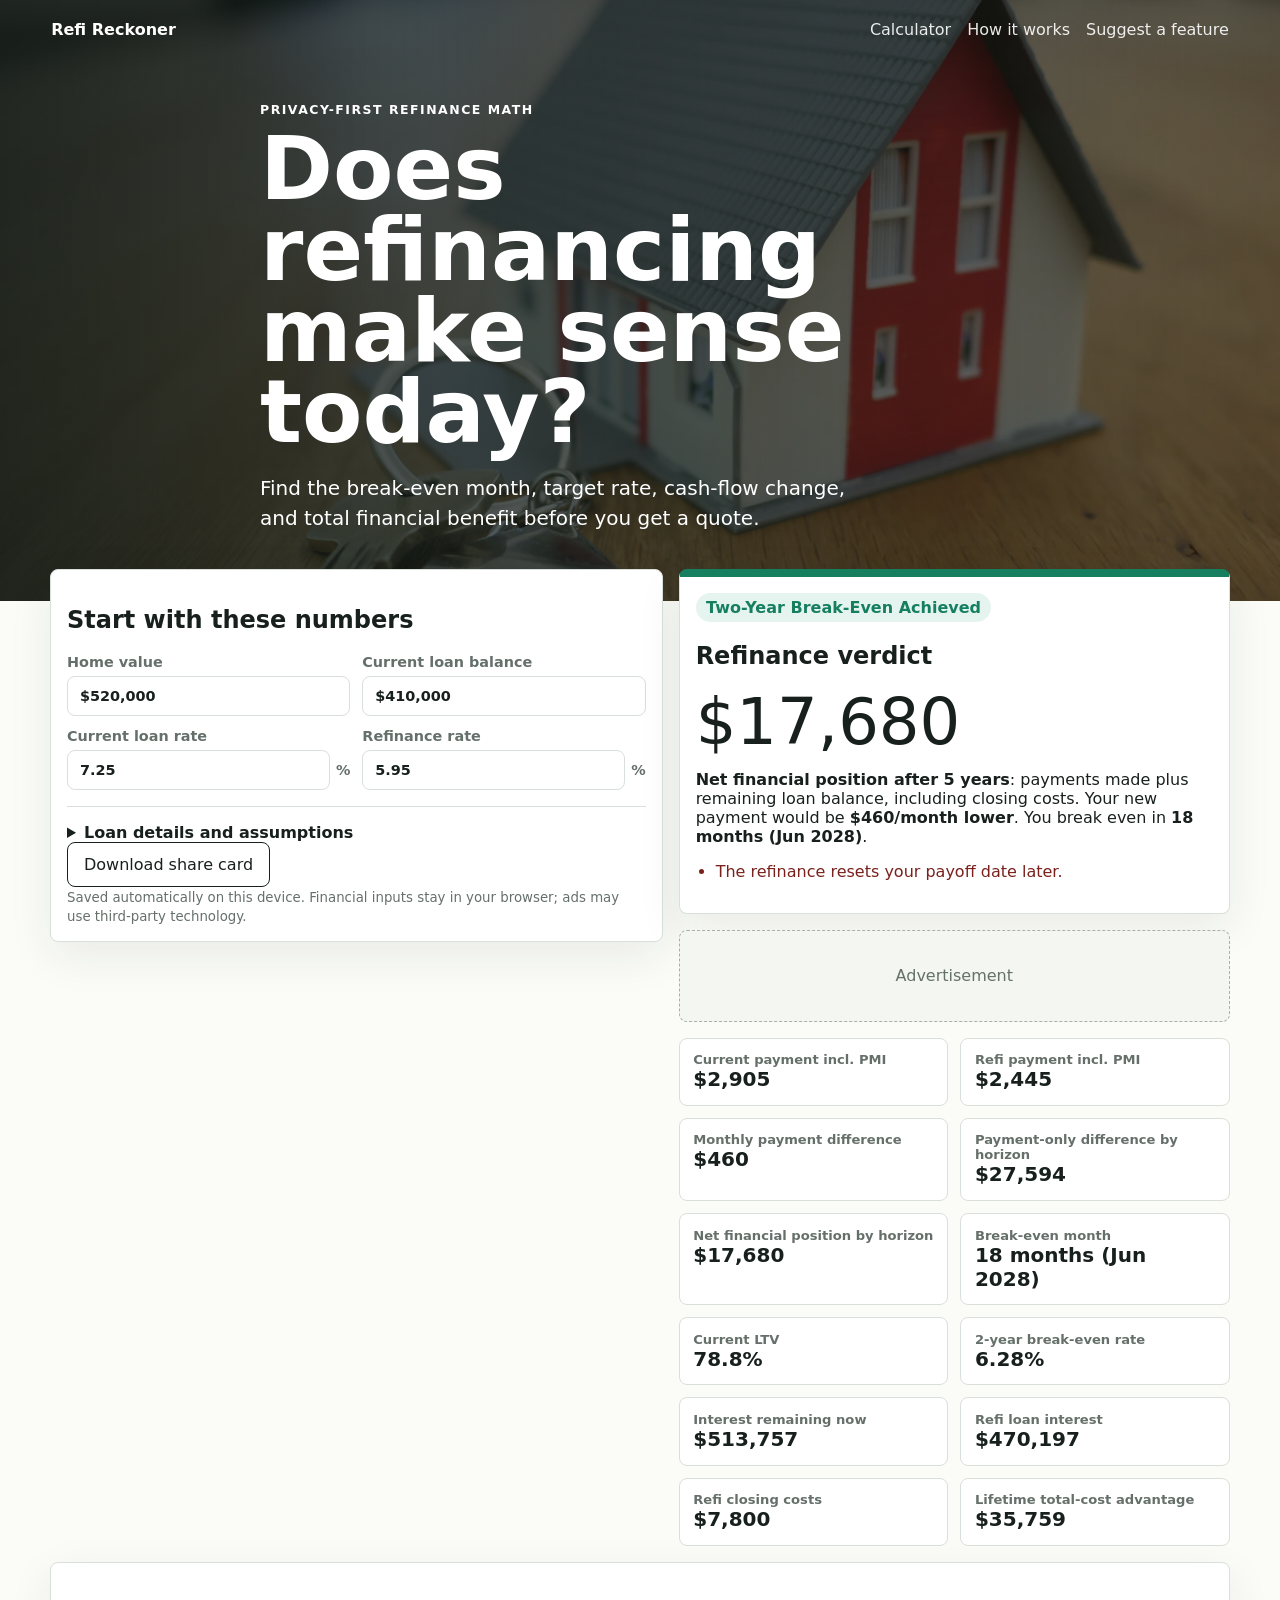
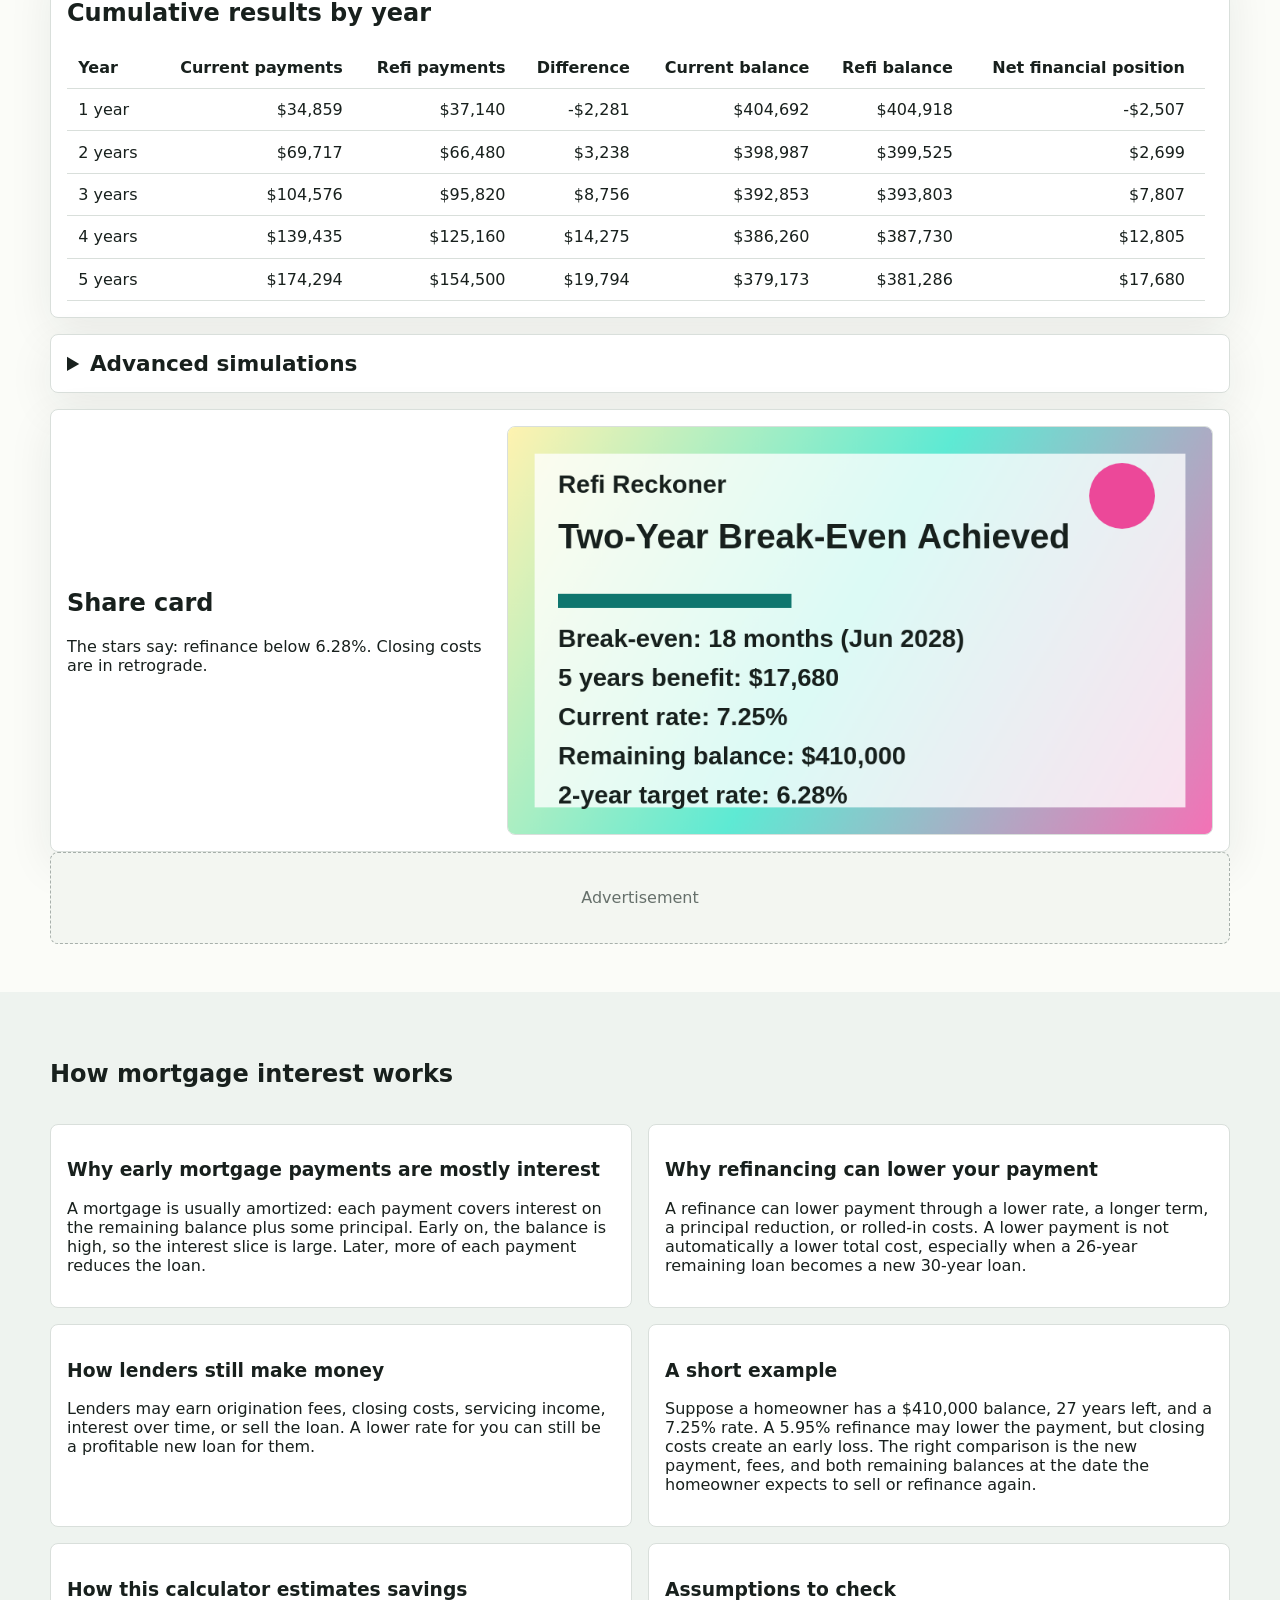
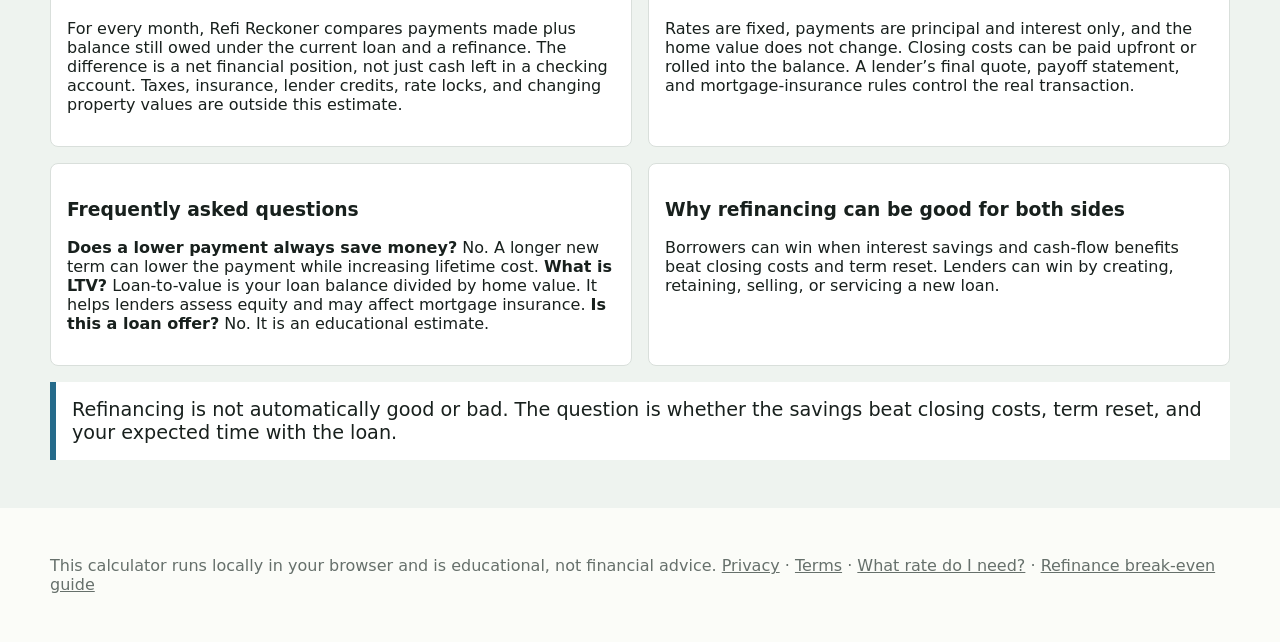
==== commit 5370520b: "Simplify calculator first-run inputs" ====
--- a/index.html
+++ b/index.html
@@ -35,42 +35,47 @@
     <main id="calculator" class="shell">
       <section class="calculator">
         <form id="inputs" class="panel">
-          <h2>Your loan</h2>
+          <h2>Start with these numbers</h2>
           <p id="inputError" class="input-error" role="alert" hidden></p>
-          <div class="grid">
+          <div class="quick-grid">
             <label>Home value <input name="homeValue" class="money-input" inputmode="numeric" value="$520,000"></label>
-            <label>Current balance method
+            <label id="knownBalance">Current loan balance <input name="balance" class="money-input" inputmode="numeric" value="$410,000"></label>
+            <label>Current loan rate <span><input name="currentRate" type="number" min="0" step="0.01" value="7.25">%</span></label>
+            <label>Refinance rate <span><input name="newRate" type="number" min="0" step="0.01" value="5.95">%</span></label>
+          </div>
+          <details id="loanDetails" class="loan-details">
+            <summary>Loan details and assumptions</summary>
+            <div class="grid">
+              <label>Current balance method
               <select name="balanceMode">
                 <option value="known">I know my current balance</option>
                 <option value="estimate">Estimate from original loan amount</option>
               </select>
-            </label>
-            <label id="knownBalance">Current loan balance <input name="balance" class="money-input" inputmode="numeric" value="$410,000"></label>
-            <label id="estimatedBalance" hidden>Original loan amount <input name="originalPrincipal" class="money-input" inputmode="numeric" value="$425,000"></label>
-            <label>Loan start
-              <span class="start-picker">
-                <select name="startMonth" aria-label="Loan start month">
-                  <option value="0">Jan</option><option value="1">Feb</option><option value="2">Mar</option><option value="3">Apr</option><option value="4">May</option><option value="5" selected>Jun</option>
-                  <option value="6">Jul</option><option value="7">Aug</option><option value="8">Sep</option><option value="9">Oct</option><option value="10">Nov</option><option value="11">Dec</option>
+              </label>
+              <label id="estimatedBalance" hidden>Original loan amount <input name="originalPrincipal" class="money-input" inputmode="numeric" value="$425,000"></label>
+              <label>Loan start
+                <span class="start-picker">
+                  <select name="startMonth" aria-label="Loan start month">
+                    <option value="0">Jan</option><option value="1">Feb</option><option value="2">Mar</option><option value="3">Apr</option><option value="4">May</option><option value="5" selected>Jun</option>
+                    <option value="6">Jul</option><option value="7">Aug</option><option value="8">Sep</option><option value="9">Oct</option><option value="10">Nov</option><option value="11">Dec</option>
+                  </select>
+                  <input name="startYear" type="number" min="1970" step="1" value="2023" aria-label="Loan start year">
+                </span>
+              </label>
+              <label>Current loan term <span><input name="currentTerm" list="loanTerms" type="number" min="1" step="1" value="30"> years</span></label>
+              <label>New refinance term <span><input name="newTerm" list="loanTerms" type="number" min="1" step="1" value="30"> years</span></label>
+              <label>Closing-cost source
+                <select name="closingCostMode">
+                  <option value="percent">Home-value estimate</option>
+                  <option value="detailed">Detailed fees below</option>
                 </select>
-                <input name="startYear" type="number" min="1970" step="1" value="2023" aria-label="Loan start year">
-              </span>
-            </label>
-            <label>Current loan rate <span><input name="currentRate" type="number" min="0" step="0.01" value="7.25">%</span></label>
-            <label>Current loan term <span><input name="currentTerm" list="loanTerms" type="number" min="1" step="1" value="30"> years</span></label>
-            <label>Refinance rate <span><input name="newRate" type="number" min="0" step="0.01" value="5.95">%</span></label>
-            <label>New refinance term <span><input name="newTerm" list="loanTerms" type="number" min="1" step="1" value="30"> years</span></label>
-            <label>Closing-cost source
-              <select name="closingCostMode">
-                <option value="percent">Home-value estimate</option>
-                <option value="detailed">Detailed fees below</option>
-              </select>
-            </label>
-            <label>Closing-cost estimate <span><input name="closingCostPct" type="number" min="0" step="0.05" value="1.5">%</span><small id="closingCostDollars">$7,800 estimated from home value</small></label>
-            <label>Expected time staying <span><input name="stayMonths" type="number" min="1" step="1" value="60"> months</span><small>Use 30 months for 2.5 years.</small></label>
-          </div>
-          <label class="check"><input name="rolledCosts" type="checkbox"> Roll closing costs into the new loan</label>
-          <label class="check"><input name="samePayoff" type="checkbox"> Keep the same payoff date instead of resetting the term</label>
+              </label>
+              <label>Closing-cost estimate <span><input name="closingCostPct" type="number" min="0" step="0.05" value="1.5">%</span><small id="closingCostDollars">$7,800 estimated from home value</small></label>
+              <label>Expected time staying <span><input name="stayMonths" type="number" min="1" step="1" value="60"> months</span><small>Use 30 months for 2.5 years.</small></label>
+            </div>
+            <label class="check"><input name="rolledCosts" type="checkbox"> Roll closing costs into the new loan</label>
+            <label class="check"><input name="samePayoff" type="checkbox"> Keep the same payoff date instead of resetting the term</label>
+          </details>
           <datalist id="loanTerms"><option value="15"><option value="20"><option value="30"></datalist>
           <div class="actions">
             <button type="button" id="downloadCard">Download share card</button>
@@ -103,7 +108,7 @@
         </table>
       </section>
 
-      <details class="panel" open>
+      <details class="panel">
         <summary>Advanced simulations</summary>
         <div class="advanced">
           <section>
--- a/styles.css
+++ b/styles.css
@@ -90,11 +90,20 @@
   padding: 1rem;
   box-shadow: 0 14px 45px rgba(30, 42, 36, .08);
 }
-.grid, .mini-grid {
+.grid, .quick-grid, .mini-grid {
   display: grid;
   grid-template-columns: repeat(2, minmax(0, 1fr));
   gap: .75rem;
 }
+.quick-grid { margin-bottom: 1rem; }
+.loan-details {
+  border-top: 1px solid var(--line);
+  padding-top: 1rem;
+}
+.loan-details summary {
+  font-size: 1rem;
+}
+.loan-details .grid { margin-top: 1rem; }
 label {
   display: grid;
   gap: .35rem;
@@ -280,7 +289,7 @@
   .calculator, .share, .education .shell { grid-template-columns: 1fr; }
   .advanced { grid-template-columns: 1fr; }
   .wide { grid-column: auto; }
-  .metrics, .grid, .mini-grid { grid-template-columns: 1fr; }
+  .metrics, .grid, .quick-grid, .mini-grid { grid-template-columns: 1fr; }
   nav { align-items: flex-start; flex-direction: column; }
   .hero { min-height: auto; padding-bottom: 2.5rem; }
   h1 { font-size: 2.35rem; line-height: 1.04; }
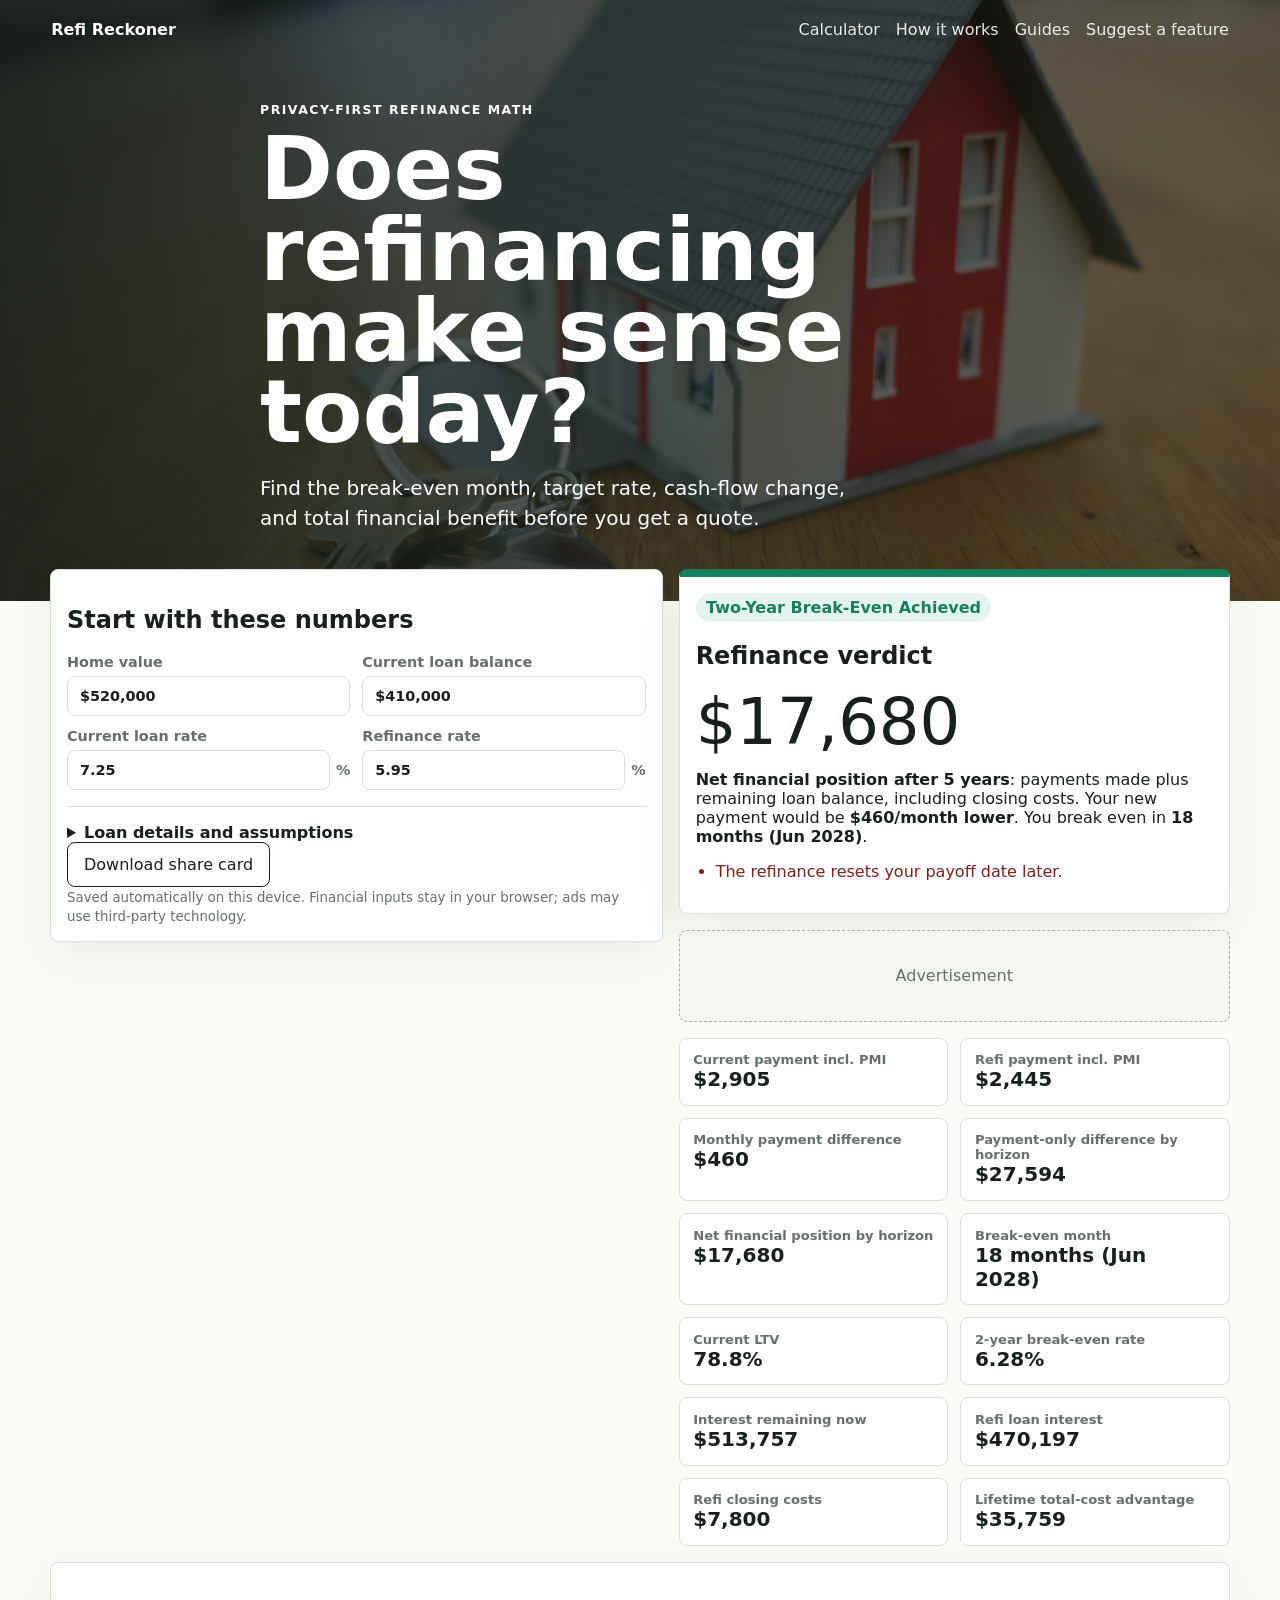
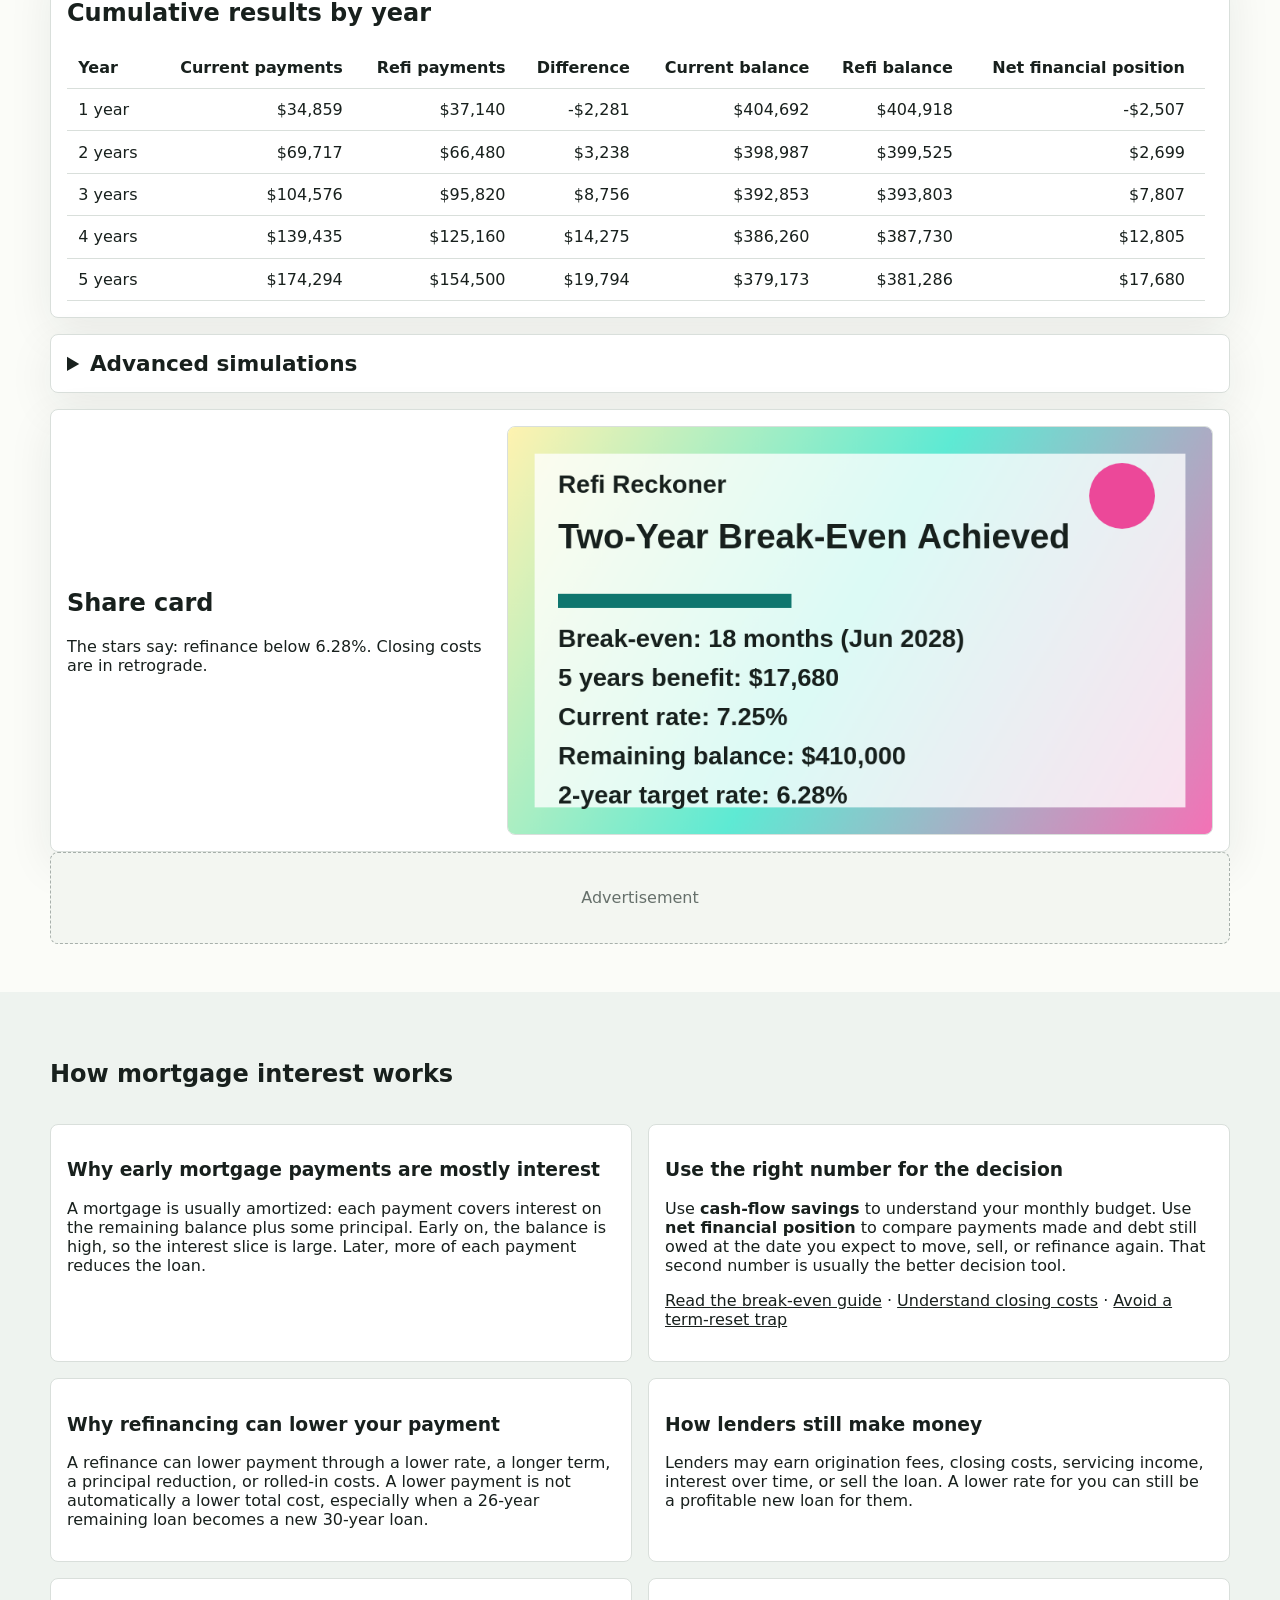
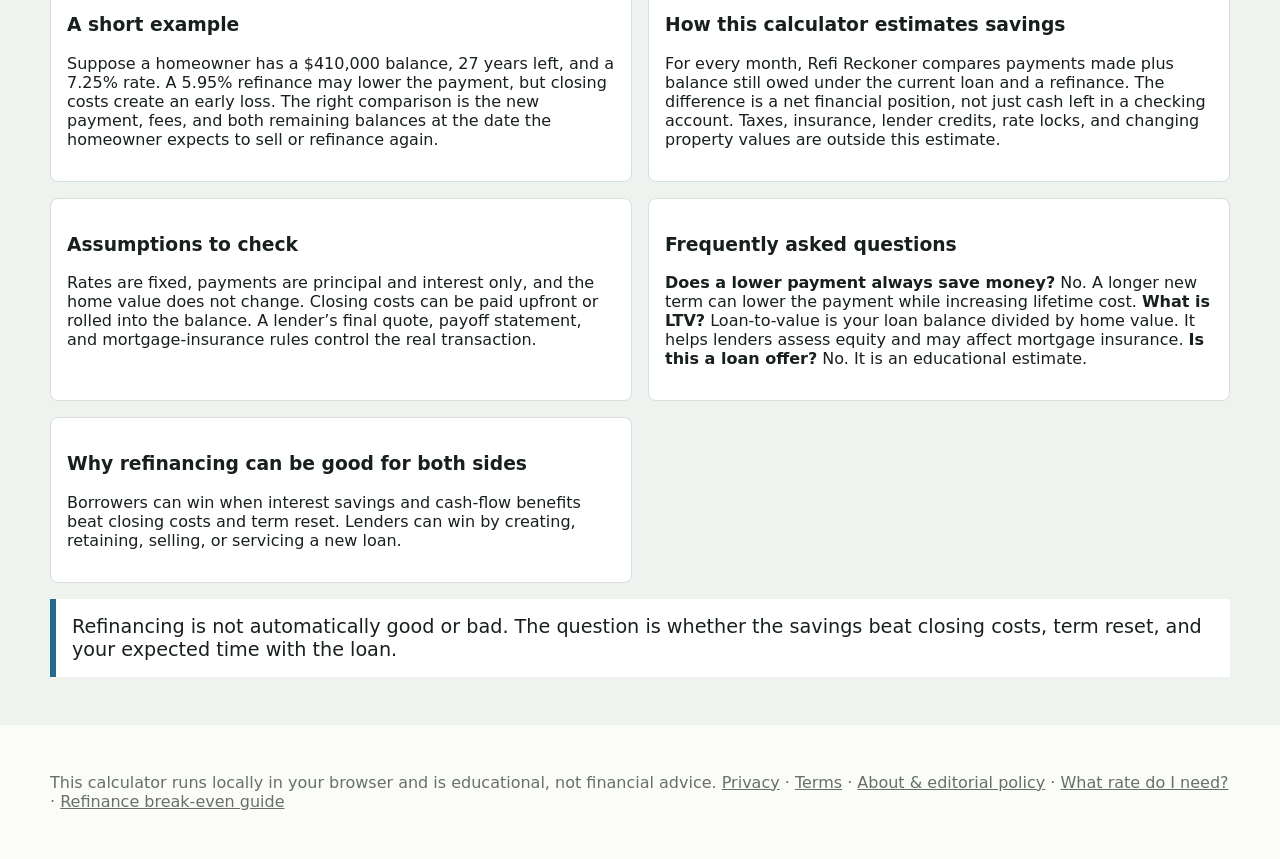
==== commit c667bd90: "Add source-backed refinance guides" ====
--- a/index.html
+++ b/index.html
@@ -22,6 +22,7 @@
         <div>
           <a href="#calculator">Calculator</a>
           <a href="#education">How it works</a>
+          <a href="break-even.html">Guides</a>
           <a href="https://github.com/zeitgeber/refi-calculator/issues/new/choose" rel="noreferrer">Suggest a feature</a>
         </div>
       </nav>
@@ -206,6 +207,7 @@
           <h3>Why early mortgage payments are mostly interest</h3>
           <p>A mortgage is usually amortized: each payment covers interest on the remaining balance plus some principal. Early on, the balance is high, so the interest slice is large. Later, more of each payment reduces the loan.</p>
         </article>
+        <article><h3>Use the right number for the decision</h3><p>Use <strong>cash-flow savings</strong> to understand your monthly budget. Use <strong>net financial position</strong> to compare payments made and debt still owed at the date you expect to move, sell, or refinance again. That second number is usually the better decision tool.</p><p><a href="break-even.html">Read the break-even guide</a> · <a href="closing-costs.html">Understand closing costs</a> · <a href="term-reset.html">Avoid a term-reset trap</a></p></article>
         <article>
           <h3>Why refinancing can lower your payment</h3>
           <p>A refinance can lower payment through a lower rate, a longer term, a principal reduction, or rolled-in costs. A lower payment is not automatically a lower total cost, especially when a 26-year remaining loan becomes a new 30-year loan.</p>
@@ -239,7 +241,7 @@
     </section>
 
     <footer class="shell">
-      <p>This calculator runs locally in your browser and is educational, not financial advice. <a href="privacy.html">Privacy</a> · <a href="terms.html">Terms</a> · <a href="rate-needed.html">What rate do I need?</a> · <a href="break-even.html">Refinance break-even guide</a></p>
+      <p>This calculator runs locally in your browser and is educational, not financial advice. <a href="privacy.html">Privacy</a> · <a href="terms.html">Terms</a> · <a href="about.html">About & editorial policy</a> · <a href="rate-needed.html">What rate do I need?</a> · <a href="break-even.html">Refinance break-even guide</a></p>
     </footer>
 
     <script src="app.js"></script>
--- a/styles.css
+++ b/styles.css
@@ -273,6 +273,12 @@
   border-radius: 8px;
   padding: 1rem;
 }
+.education.single .shell { display: block; max-width: 820px; }
+.education.single article { margin: 1rem 0; }
+.education.single p, .education.single li { line-height: 1.65; }
+.article-meta { color: var(--muted); font-size: .9rem; }
+.sources { padding-left: 1.25rem; }
+.guide-nav { margin: 1.25rem 0 0; display: flex; flex-wrap: wrap; gap: .75rem; }
 blockquote {
   margin: 0;
   padding: 1rem;
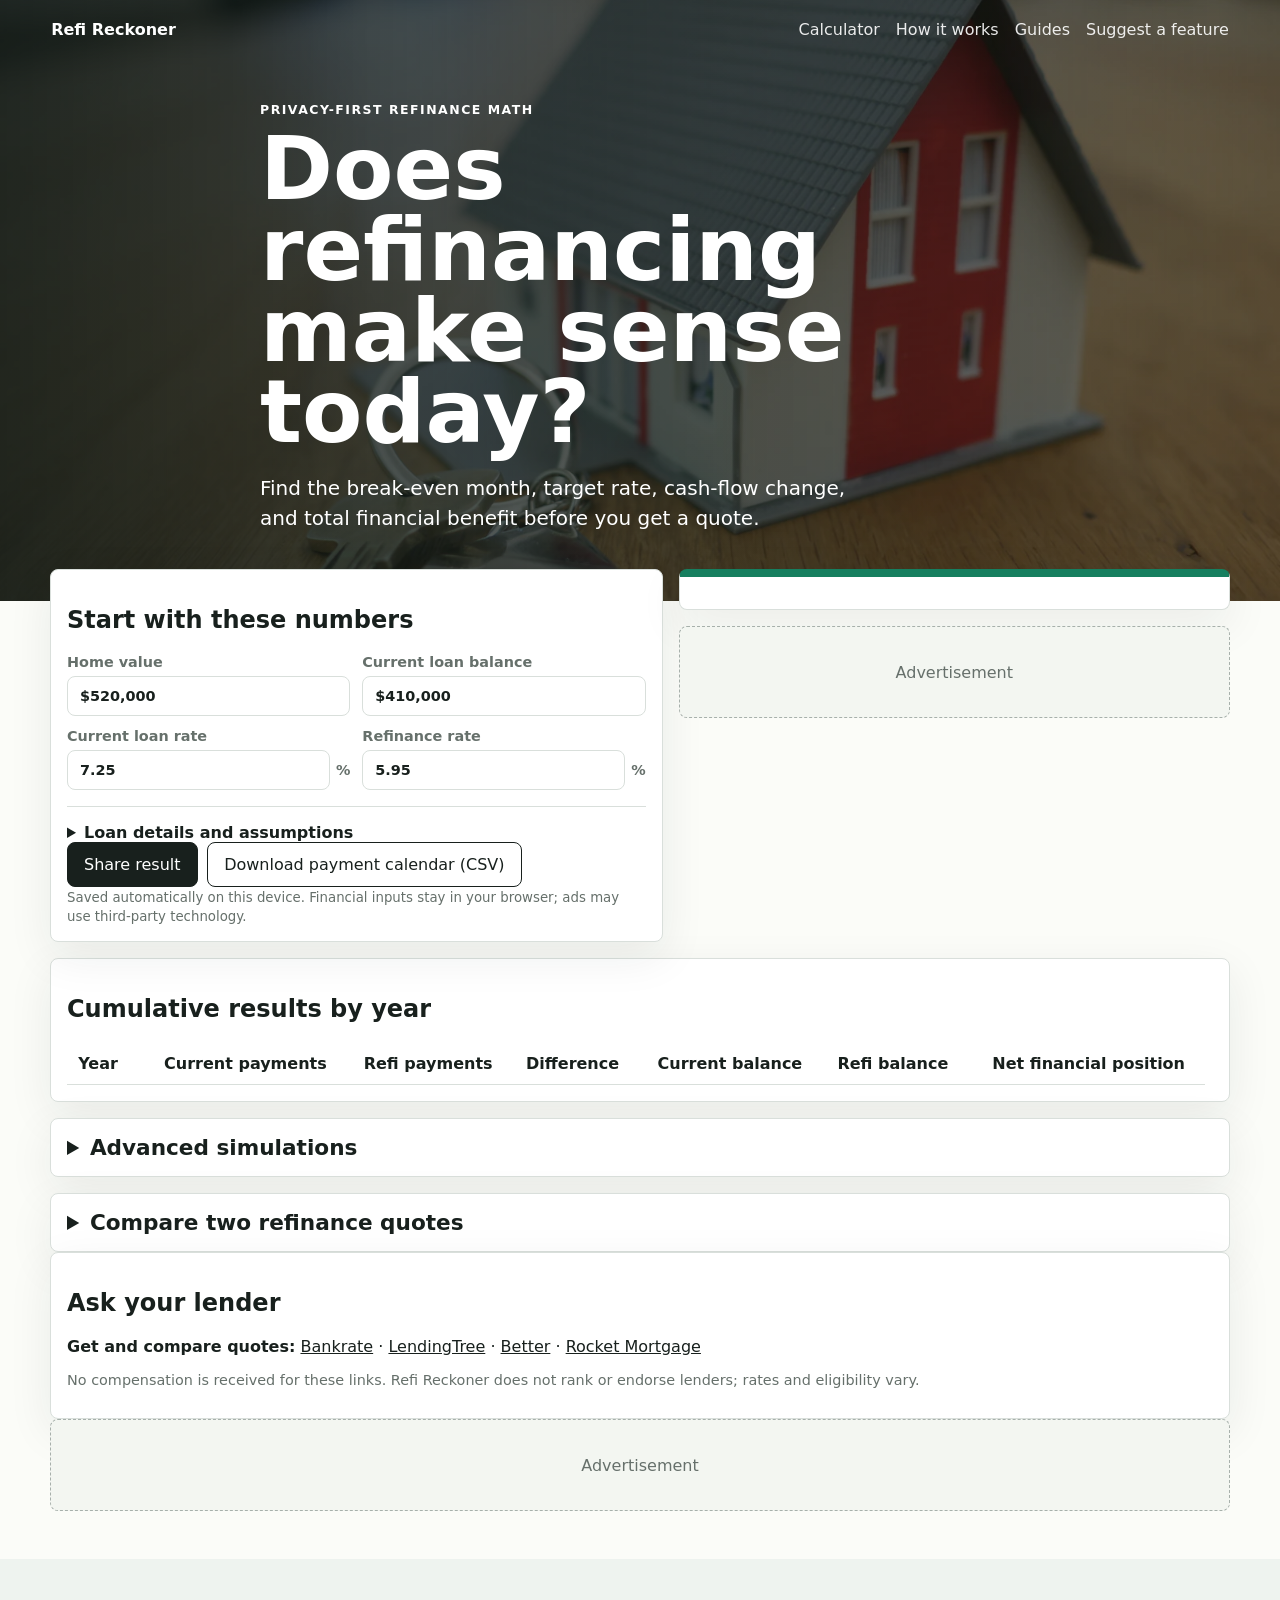
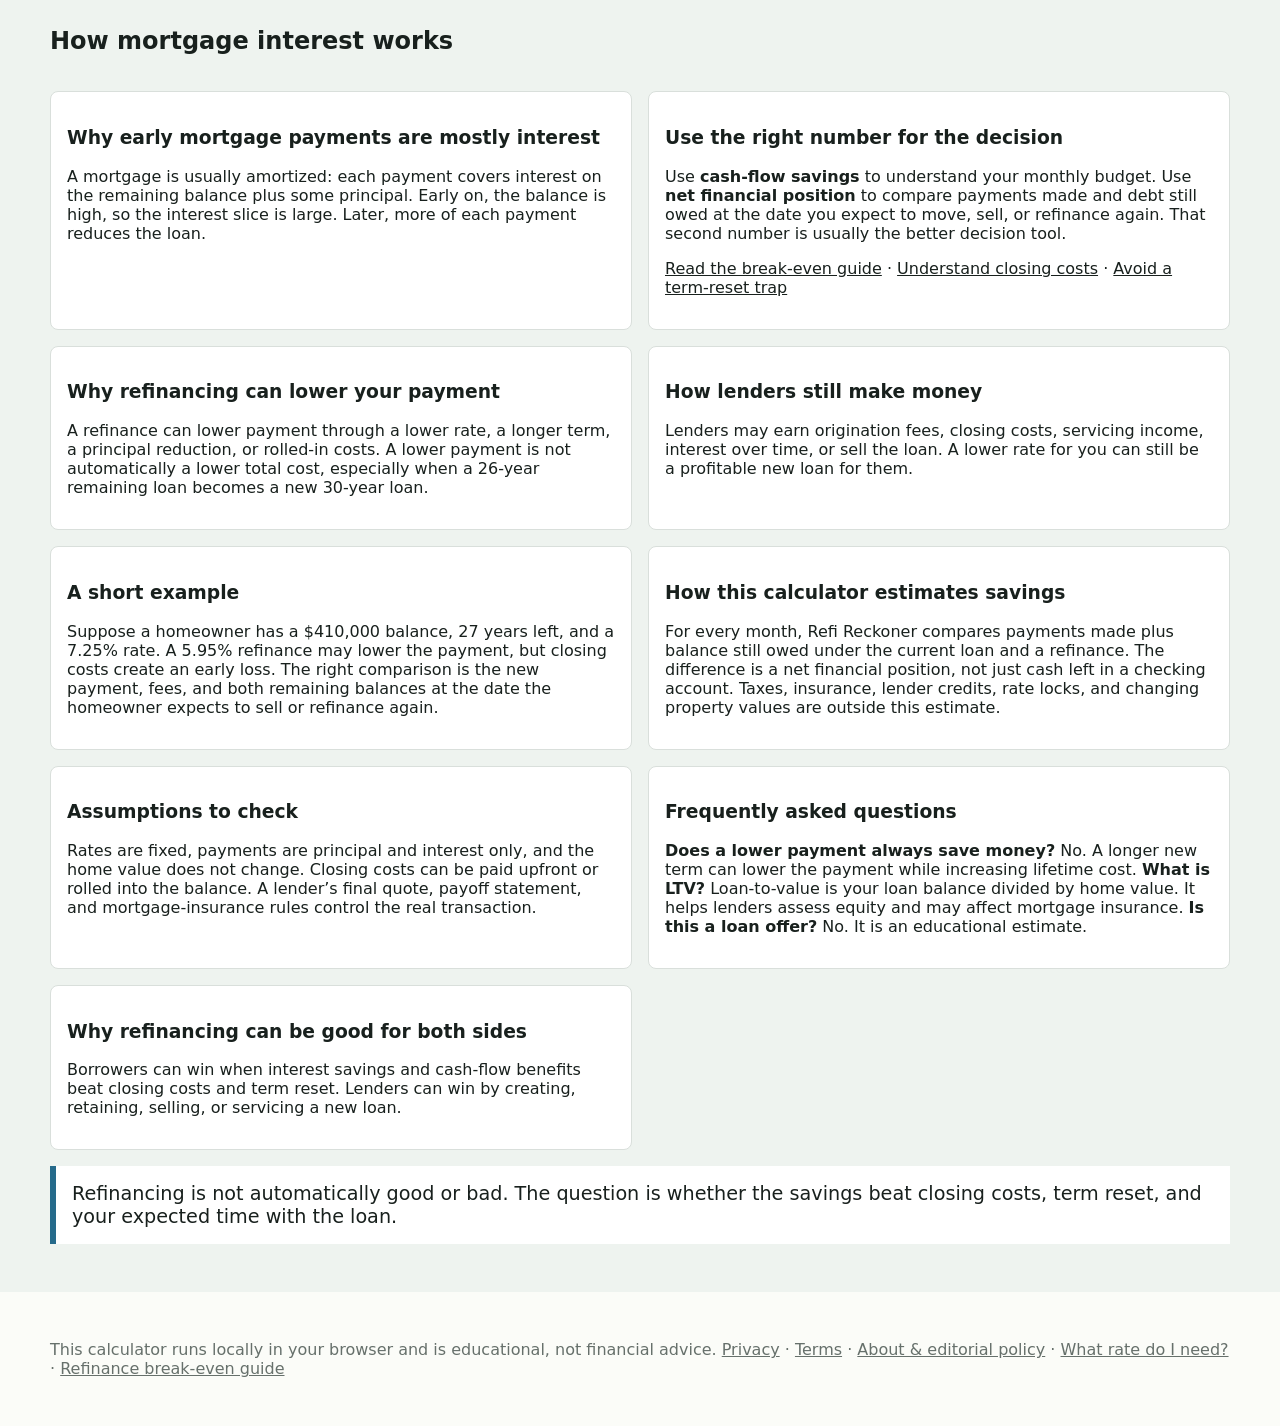
==== commit d7e25638: "Add quote comparison and rate benchmark" ====
--- a/index.html
+++ b/index.html
@@ -44,6 +44,7 @@
             <label>Current loan rate <span><input name="currentRate" type="number" min="0" step="0.01" value="7.25">%</span></label>
             <label>Refinance rate <span><input name="newRate" type="number" min="0" step="0.01" value="5.95">%</span></label>
           </div>
+          <p id="rateBenchmark" class="benchmark" hidden></p>
           <details id="loanDetails" class="loan-details">
             <summary>Loan details and assumptions</summary>
             <div class="grid">
@@ -79,7 +80,8 @@
           </details>
           <datalist id="loanTerms"><option value="15"><option value="20"><option value="30"></datalist>
           <div class="actions">
-            <button type="button" id="downloadCard">Download share card</button>
+            <button type="button" id="shareResult">Share result</button>
+            <button type="button" id="downloadCalendar">Download payment calendar (CSV)</button>
           </div>
           <small>Saved automatically on this device. Financial inputs stay in your browser; ads may use third-party technology.</small>
         </form>
@@ -188,14 +190,8 @@
           </section>
         </div>
       </details>
-
-      <section class="share panel">
-        <div>
-          <h2>Share card</h2>
-          <p id="shareText"></p>
-        </div>
-        <canvas id="shareCanvas" width="900" height="520" aria-label="Shareable refinance result card"></canvas>
-      </section>
+      <details class="panel"><summary>Compare two refinance quotes</summary><p>Enter the lender-controlled numbers from two Loan Estimates. Nothing leaves this browser.</p><div class="quote-grid"><section><h3>Quote A</h3><label>Lender <input id="quoteALender" value="Quote A"></label><label>Rate <span><input id="quoteARate" type="number" step="0.01" value="5.95">%</span></label><label>Term <span><input id="quoteATerm" type="number" value="30"> years</span></label><label>Closing costs <input id="quoteACosts" class="money-input" value="$7,800"></label></section><section><h3>Quote B</h3><label>Lender <input id="quoteBLender" value="Quote B"></label><label>Rate <span><input id="quoteBRate" type="number" step="0.01" value="6.10">%</span></label><label>Term <span><input id="quoteBTerm" type="number" value="30"> years</span></label><label>Closing costs <input id="quoteBCosts" class="money-input" value="$5,000"></label></section></div><p id="quoteResult"></p></details>
+      <section class="panel lender-help"><h2>Ask your lender</h2><ul id="lenderQuestions"></ul><p><strong>Get and compare quotes:</strong> <a href="https://www.bankrate.com/mortgages/mortgage-rates/" rel="noreferrer">Bankrate</a> · <a href="https://www.lendingtree.com/home/refinance/" rel="noreferrer">LendingTree</a> · <a href="https://better.com/refinance" rel="noreferrer">Better</a> · <a href="https://www.rocketmortgage.com/refinance" rel="noreferrer">Rocket Mortgage</a></p><p class="article-meta">No compensation is received for these links. Refi Reckoner does not rank or endorse lenders; rates and eligibility vary.</p></section>
 
       <div class="ad">Advertisement</div>
     </main>
@@ -244,6 +240,6 @@
       <p>This calculator runs locally in your browser and is educational, not financial advice. <a href="privacy.html">Privacy</a> · <a href="terms.html">Terms</a> · <a href="about.html">About & editorial policy</a> · <a href="rate-needed.html">What rate do I need?</a> · <a href="break-even.html">Refinance break-even guide</a></p>
     </footer>
 
-    <script src="app.js"></script>
+    <script src="app.js"></script><script src="engagement.js"></script>
   </body>
 </html>
--- a/styles.css
+++ b/styles.css
@@ -144,6 +144,9 @@
   background: #f9e8e6;
 }
 .actions { display: flex; flex-wrap: wrap; gap: .6rem; }
+.benchmark { margin: 0 0 1rem; padding: .75rem; border-left: 4px solid var(--blue); background: #eef6fa; line-height: 1.45; }
+.quote-grid { display: grid; grid-template-columns: repeat(2, minmax(0, 1fr)); gap: 1rem; }
+.quote-grid section { padding: 1rem; border: 1px solid var(--line); border-radius: 8px; }
 .actions button:last-child, .chips button {
   color: var(--ink);
   background: white;
@@ -295,7 +298,7 @@
   .calculator, .share, .education .shell { grid-template-columns: 1fr; }
   .advanced { grid-template-columns: 1fr; }
   .wide { grid-column: auto; }
-  .metrics, .grid, .quick-grid, .mini-grid { grid-template-columns: 1fr; }
+  .metrics, .grid, .quick-grid, .mini-grid, .quote-grid { grid-template-columns: 1fr; }
   nav { align-items: flex-start; flex-direction: column; }
   .hero { min-height: auto; padding-bottom: 2.5rem; }
   h1 { font-size: 2.35rem; line-height: 1.04; }
